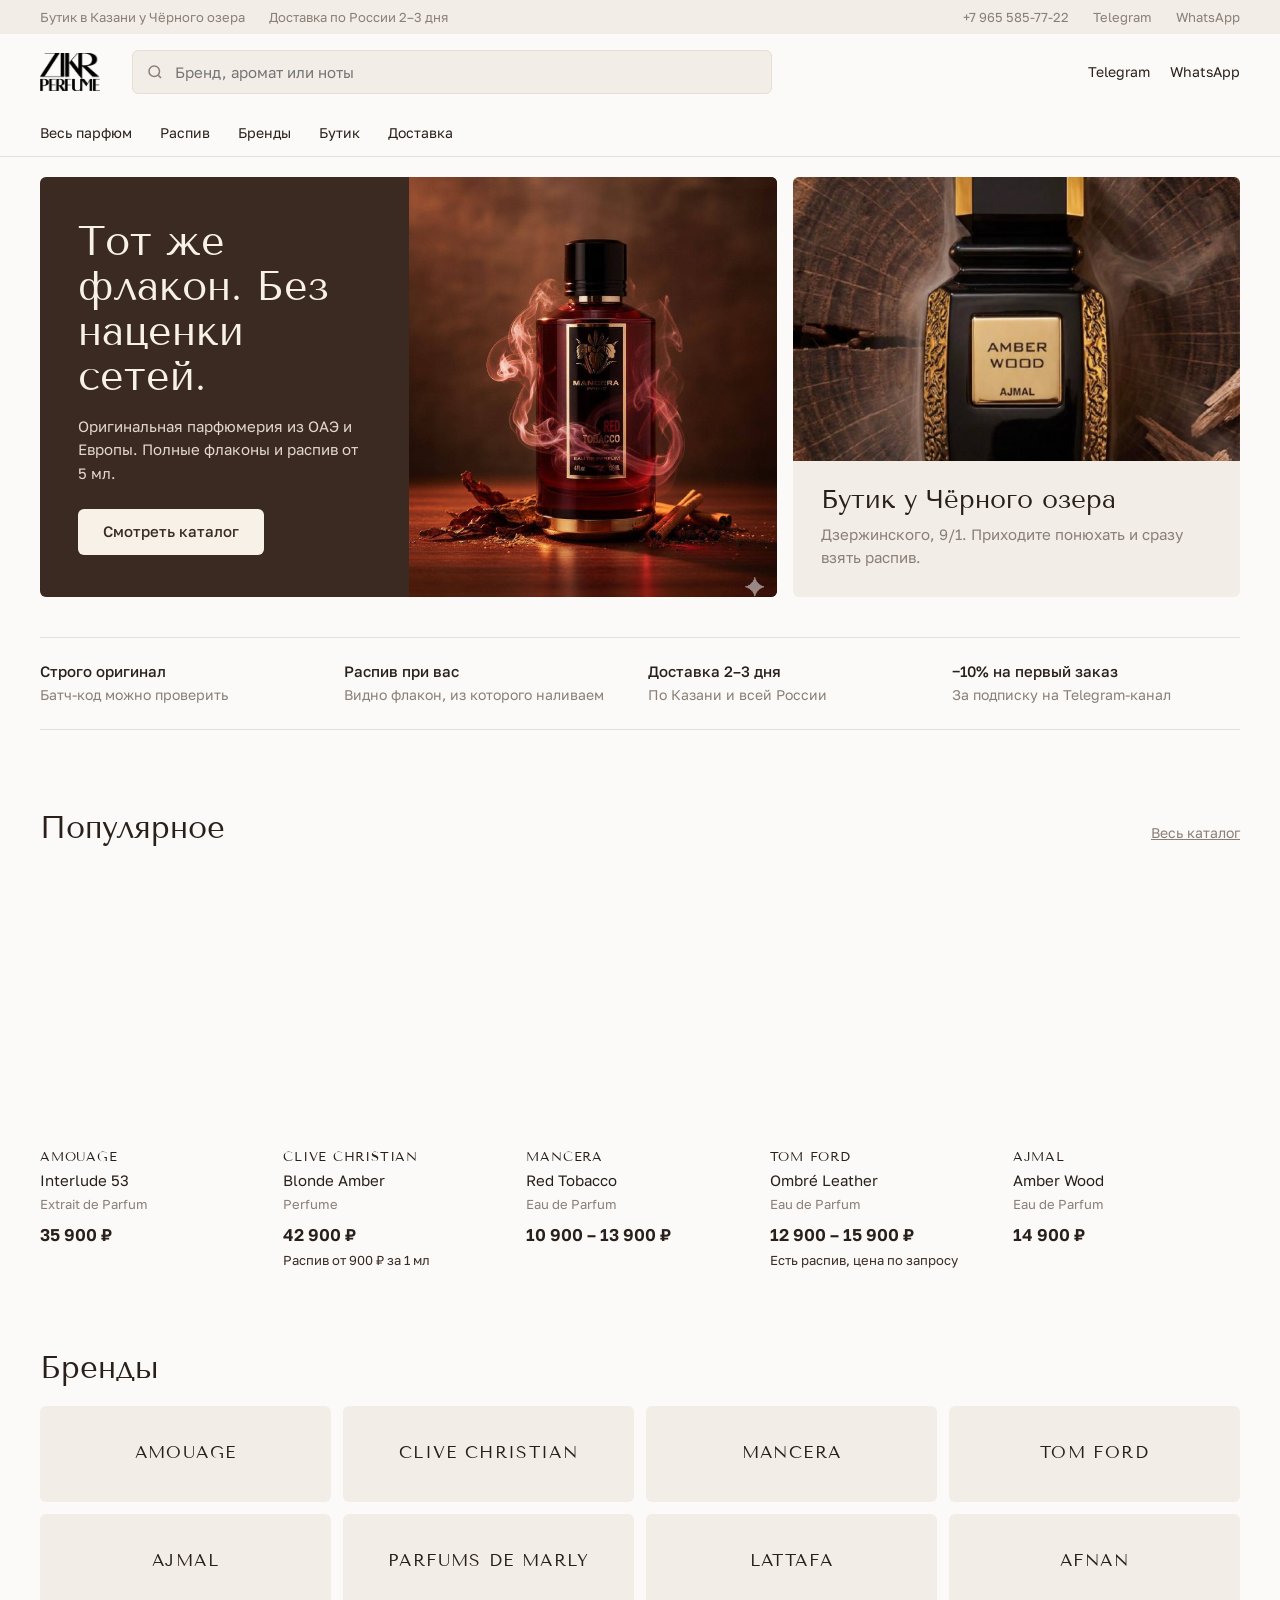
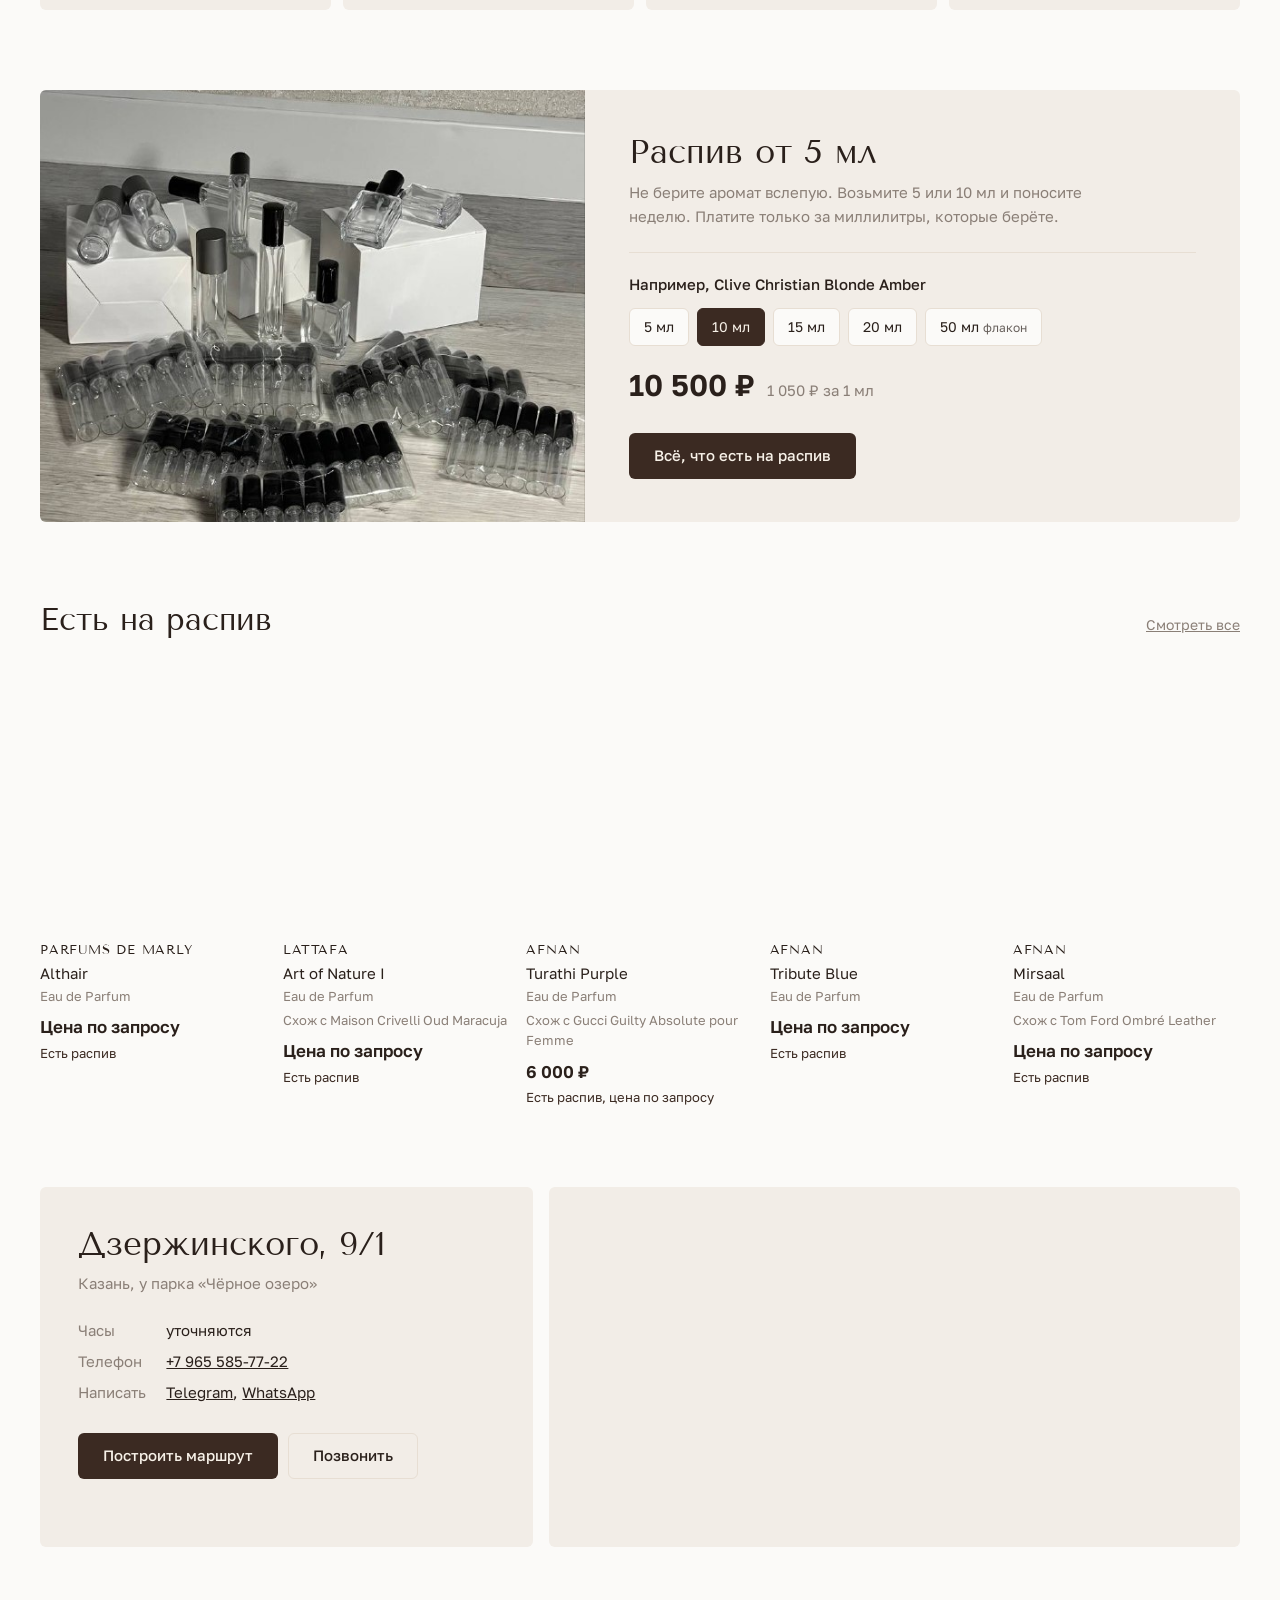
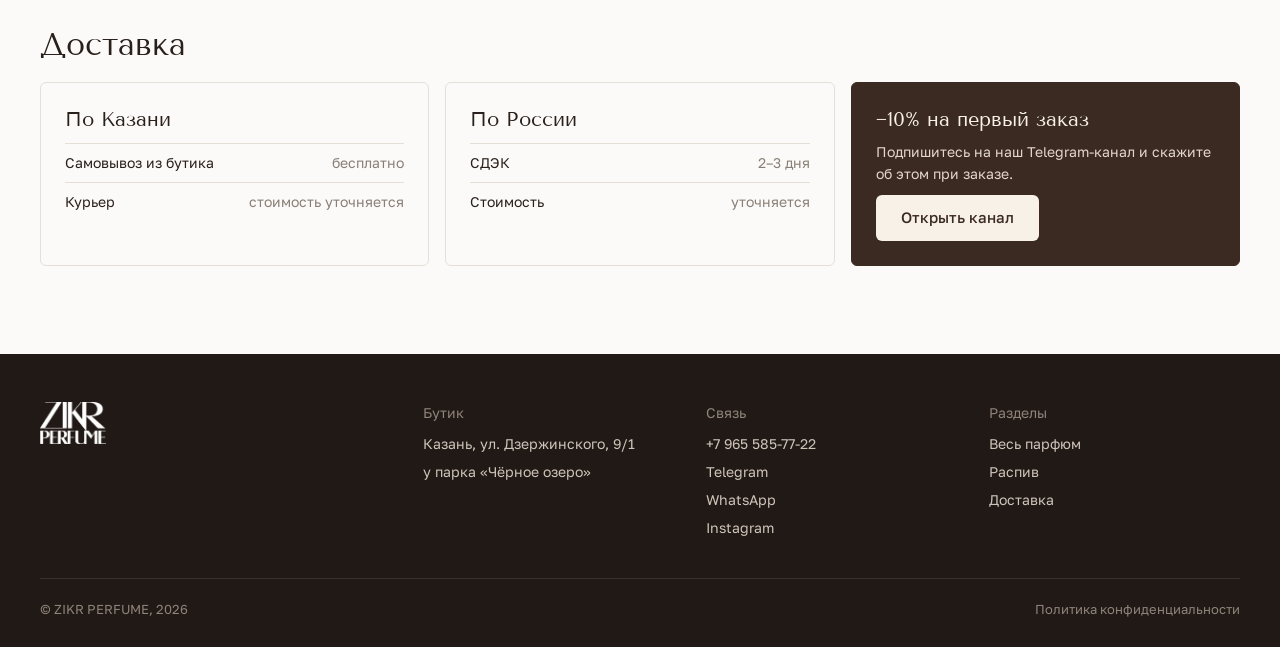
==== index.html @ 1d9a3c9d "Убраны реквизиты ИП из подвала Co-Authored-By: Claude Opus 5.5 <noreply@anthropic.com>" ====
<!doctype html>
<html lang="ru">
<head>
<meta charset="utf-8">
<meta name="viewport" content="width=device-width, initial-scale=1">
<meta name="robots" content="noindex, nofollow">
<title>ZIKR PERFUME — оригинальная парфюмерия в Казани</title>
<meta name="description" content="Бутик оригинальной парфюмерии у Чёрного озера. Полные флаконы и распив от 5 мл. Доставка по России за 2–3 дня.">
<link rel="preconnect" href="https://fonts.googleapis.com">
<link rel="preconnect" href="https://fonts.gstatic.com" crossorigin>
<link href="https://fonts.googleapis.com/css2?family=Antonio:wght@500;700&family=Golos+Text:wght@400;500;600&family=Tenor+Sans&display=swap" rel="stylesheet">
<link rel="stylesheet" href="styles.css">
</head>
<body>

<div class="intro" id="intro" aria-hidden="true">
  <div class="mark">
    <span class="word"><i>Z</i><i>I</i><i>K</i><i>R</i></span>
    <span class="rule"></span>
    <span class="sub"><span>PERFUME</span></span>
  </div>
</div>

<div class="topbar">
  <div class="wrap">
    <div><span>Бутик в Казани у Чёрного озера</span><span>Доставка по России 2–3 дня</span></div>
    <div><a href="tel:+79655857722">+7 965 585-77-22</a><a href="https://t.me/yuzeevv" target="_blank" rel="noopener">Telegram</a><a href="https://wa.me/79655857722" target="_blank" rel="noopener">WhatsApp</a></div>
  </div>
</div>

<header class="header">
  <div class="wrap header-main">
    <a class="logo" href="index.html"><img src="img/logo-black.png" alt="ZIKR PERFUME"></a>
    <form class="search-form" action="catalog.html" role="search">
      <svg viewBox="0 0 24 24" fill="none" stroke="currentColor" stroke-width="2" aria-hidden="true"><circle cx="11" cy="11" r="7"/><path d="m20 20-3.5-3.5"/></svg>
      <input name="q" type="search" placeholder="Бренд, аромат или ноты" aria-label="Поиск по каталогу">
    </form>
    <nav class="header-links" aria-label="Связь">
      <a href="https://t.me/yuzeevv" target="_blank" rel="noopener">Telegram</a>
      <a href="https://wa.me/79655857722" target="_blank" rel="noopener">WhatsApp</a>
    </nav>
  </div>
  <div class="wrap">
    <nav class="nav" aria-label="Разделы">
      <a href="catalog.html">Весь парфюм</a>
      <a href="catalog.html?f=decant">Распив</a>
      <a href="#brands-block">Бренды</a>
      <a href="#boutique">Бутик</a>
      <a href="#delivery">Доставка</a>
    </nav>
  </div>
</header>

<main>
  <div class="wrap banners">
    <section class="banner banner-main">
      <div class="banner-text">
        <h1>Тот же флакон. Без наценки сетей.</h1>
        <p>Оригинальная парфюмерия из ОАЭ и Европы. Полные флаконы и распив от 5 мл.</p>
        <a class="btn btn-ivory" href="catalog.html">Смотреть каталог</a>
      </div>
      <a class="banner-photo" href="#" data-open="red-tobacco" aria-label="Mancera Red Tobacco">
        <img src="img/red-tobacco.jpg" alt="Mancera Red Tobacco">
      </a>
    </section>
    <a class="banner banner-side" href="#boutique">
      <div class="banner-photo"><img src="img/amber-wood.jpg" alt="Ajmal Amber Wood"></div>
      <div class="banner-text">
        <h2>Бутик у Чёрного озера</h2>
        <p>Дзержинского, 9/1. Приходите понюхать и сразу взять распив.</p>
      </div>
    </a>
  </div>

  <div class="wrap block">
    <div class="perks">
      <div><b>Строго оригинал</b><span>Батч-код можно проверить</span></div>
      <div><b>Распив при вас</b><span>Видно флакон, из которого наливаем</span></div>
      <div><b>Доставка 2–3 дня</b><span>По Казани и всей России</span></div>
      <div><b>−10% на первый заказ</b><span>За подписку на Telegram-канал</span></div>
    </div>
  </div>

  <section class="wrap block">
    <div class="block-head"><h2>Популярное</h2><a href="catalog.html">Весь каталог</a></div>
    <div class="grid" id="popular"></div>
  </section>

  <section class="wrap block" id="brands-block">
    <div class="block-head"><h2>Бренды</h2></div>
    <div class="brands" id="brands"></div>
  </section>

  <section class="wrap block">
    <div class="decant-panel">
      <div class="decant-photo"><img src="img/decants.jpg" alt="Флаконы для распива" loading="lazy"></div>
      <div class="decant-body">
        <h2>Распив от 5 мл</h2>
        <p>Не берите аромат вслепую. Возьмите 5 или 10 мл и поносите неделю. Платите только за миллилитры, которые берёте.</p>
        <div class="decant" id="decant-demo">
          <div class="decant-name">Например, Clive Christian Blonde Amber</div>
          <div class="chips" role="group" aria-label="Объём"></div>
          <div class="decant-price"></div>
        </div>
        <div class="btn-row"><a class="btn btn-wine" href="catalog.html?f=decant">Всё, что есть на распив</a></div>
      </div>
    </div>
  </section>

  <section class="wrap block">
    <div class="block-head"><h2>Есть на распив</h2><a href="catalog.html?f=decant">Смотреть все</a></div>
    <div class="grid" id="decants"></div>
  </section>

  <section class="wrap block" id="boutique">
    <div class="place">
      <div class="place-info">
        <h2>Дзержинского, 9/1</h2>
        <p>Казань, у парка «Чёрное озеро»</p>
        <dl class="place-facts">
          <dt>Часы</dt><dd>уточняются</dd>
          <dt>Телефон</dt><dd><a href="tel:+79655857722">+7 965 585-77-22</a></dd>
          <dt>Написать</dt><dd><a href="https://t.me/yuzeevv" target="_blank" rel="noopener">Telegram</a>, <a href="https://wa.me/79655857722" target="_blank" rel="noopener">WhatsApp</a></dd>
        </dl>
        <div class="btn-row">
          <a class="btn btn-wine" href="https://yandex.ru/maps/?text=%D0%9A%D0%B0%D0%B7%D0%B0%D0%BD%D1%8C%2C%20%D1%83%D0%BB%D0%B8%D1%86%D0%B0%20%D0%94%D0%B7%D0%B5%D1%80%D0%B6%D0%B8%D0%BD%D1%81%D0%BA%D0%BE%D0%B3%D0%BE%2C%209%2F1" target="_blank" rel="noopener">Построить маршрут</a>
          <a class="btn btn-line" href="tel:+79655857722">Позвонить</a>
        </div>
      </div>
      <div class="map">
        <iframe title="ZIKR PERFUME на карте" loading="lazy" src="https://yandex.ru/map-widget/v1/?text=%D0%9A%D0%B0%D0%B7%D0%B0%D0%BD%D1%8C%2C%20%D1%83%D0%BB%D0%B8%D1%86%D0%B0%20%D0%94%D0%B7%D0%B5%D1%80%D0%B6%D0%B8%D0%BD%D1%81%D0%BA%D0%BE%D0%B3%D0%BE%2C%209%2F1&z=16"></iframe>
      </div>
    </div>
  </section>

  <section class="wrap block" id="delivery">
    <div class="block-head"><h2>Доставка</h2></div>
    <div class="info-row">
      <div class="info-card">
        <h3>По Казани</h3>
        <ul>
          <li><span>Самовывоз из бутика</span><span class="mute">бесплатно</span></li>
          <li><span>Курьер</span><span class="mute">стоимость уточняется</span></li>
        </ul>
      </div>
      <div class="info-card">
        <h3>По России</h3>
        <ul>
          <li><span>СДЭК</span><span class="mute">2–3 дня</span></li>
          <li><span>Стоимость</span><span class="mute">уточняется</span></li>
        </ul>
      </div>
      <div class="info-card info-card--wine">
        <h3>−10% на первый заказ</h3>
        <p>Подпишитесь на наш Telegram-канал и скажите об этом при заказе.</p>
        <a class="btn btn-ivory" href="https://t.me/zikr_perfume" target="_blank" rel="noopener">Открыть канал</a>
      </div>
    </div>
  </section>
</main>

<footer class="footer">
  <div class="wrap">
    <div class="footer-grid">
      <div><img src="img/logo-white.png" alt="ZIKR PERFUME"></div>
      <div>
        <h4>Бутик</h4>
        <ul><li>Казань, ул. Дзержинского, 9/1</li><li>у парка «Чёрное озеро»</li></ul>
      </div>
      <div>
        <h4>Связь</h4>
        <ul>
          <li><a href="tel:+79655857722">+7 965 585-77-22</a></li>
          <li><a href="https://t.me/yuzeevv" target="_blank" rel="noopener">Telegram</a></li>
          <li><a href="https://wa.me/79655857722" target="_blank" rel="noopener">WhatsApp</a></li>
          <li><a href="https://www.instagram.com/zikr.perfume/" target="_blank" rel="noopener">Instagram</a></li>
        </ul>
      </div>
      <div>
        <h4>Разделы</h4>
        <ul><li><a href="catalog.html">Весь парфюм</a></li><li><a href="catalog.html?f=decant">Распив</a></li><li><a href="#delivery">Доставка</a></li></ul>
      </div>
    </div>
    <div class="footer-bottom">
      <span>© ZIKR PERFUME, 2026</span>
      <a href="#">Политика конфиденциальности</a>
    </div>
  </div>
</footer>

<div class="mbar">
  <a class="btn btn-wine" href="https://t.me/yuzeevv" target="_blank" rel="noopener">Telegram</a>
  <a class="btn btn-line" href="https://wa.me/79655857722" target="_blank" rel="noopener">WhatsApp</a>
</div>

<dialog class="modal" id="modal" aria-label="Карточка аромата">
  <button class="modal-close" type="button" aria-label="Закрыть">×</button>
  <div class="modal-inner"></div>
</dialog>

<script src="data.js"></script>
<script src="app.js"></script>
</body>
</html>
---- styles.css ----
/* ZIKR PERFUME — макет v2. Магазин в духе Золотого Яблока, но тёплый: бежевые подложки, акцент — тёмный шоколад. */
:root {
  --bg: #FBFAF8;
  --sand: #F2EDE7;
  --sand-2: #E7DED3;
  --ink: #2A201B;
  --mute: #8A7F77;
  --line: #E6DFD7;
  --wine: #3B2A22;
  --wine-2: #543D31;
  --ivory: #F7F1E8;
  --espresso: #211915;
  --serif: "Tenor Sans", "Times New Roman", serif;
  --sans: "Golos Text", system-ui, sans-serif;
  --gutter: clamp(16px, 3.2vw, 40px);
  --radius: 6px;
}

* { box-sizing: border-box; margin: 0; padding: 0; }
html { -webkit-text-size-adjust: 100%; }
body { font: 400 15px/1.55 var(--sans); color: var(--ink); background: var(--bg); -webkit-font-smoothing: antialiased; }
img { display: block; max-width: 100%; }
a { color: inherit; }
button, input, select { font: inherit; color: inherit; }
:focus-visible { outline: 2px solid var(--wine); outline-offset: 2px; }
body.is-locked { overflow: hidden; }

.wrap { max-width: 1400px; margin: 0 auto; padding: 0 var(--gutter); }
.mute { color: var(--mute); }

/* ---------- кнопки ---------- */
.btn {
  display: inline-flex; align-items: center; justify-content: center; gap: 8px;
  height: 46px; padding: 0 24px; border-radius: var(--radius); border: 1px solid transparent;
  font: 500 15px/1 var(--sans); text-decoration: none; cursor: pointer; white-space: nowrap;
  transition: background .15s, border-color .15s, color .15s;
}
.btn-wine { background: var(--wine); color: var(--ivory); }
.btn-wine:hover { background: var(--wine-2); }
.btn-ivory { background: var(--ivory); color: var(--wine); }
.btn-ivory:hover { background: #fff; }
.btn-line { border-color: var(--sand-2); background: transparent; }
.btn-line:hover { border-color: var(--ink); }
.btn-row { display: flex; flex-wrap: wrap; gap: 10px; }

/* ---------- верхняя полоса и шапка ---------- */
.topbar { background: var(--sand); font-size: 13px; color: var(--mute); }
.topbar .wrap { display: flex; justify-content: space-between; gap: 16px; height: 34px; align-items: center; }
.topbar .wrap > div { display: flex; gap: 24px; }
.topbar a { text-decoration: none; }
.topbar a:hover { color: var(--ink); }

.header { background: var(--bg); border-bottom: 1px solid var(--line); position: sticky; top: 0; z-index: 20; }
.header-main { display: flex; align-items: center; gap: 32px; height: 76px; }
.logo img { height: 38px; width: auto; }
.search-form { flex: 1; max-width: 640px; position: relative; }
.search-form input {
  width: 100%; height: 44px; border: 1px solid var(--line); border-radius: var(--radius);
  background: var(--sand); padding: 0 16px 0 42px; font-size: 15px; outline: 0;
}
.search-form input:focus { border-color: var(--ink); background: #fff; }
.search-form svg { position: absolute; left: 14px; top: 13px; width: 18px; height: 18px; color: var(--mute); }
.header-links { display: flex; gap: 20px; margin-left: auto; font-size: 14px; }
.header-links a { text-decoration: none; }
.header-links a:hover { color: var(--wine); }
.nav { display: flex; gap: 28px; height: 46px; align-items: center; font-size: 14px; }
.nav a { text-decoration: none; }
.nav a:hover, .nav a[aria-current] { color: var(--wine); }
.nav a[aria-current] { font-weight: 500; }

/* ---------- блоки главной ---------- */
.block { padding-top: 40px; padding-bottom: 40px; }
.block-head { display: flex; justify-content: space-between; align-items: baseline; gap: 16px; margin-bottom: 20px; }
.block-head h2 { font: 400 clamp(24px, 2.4vw, 32px)/1.15 var(--serif); }
.block-head a { font-size: 14px; color: var(--mute); }
.block-head a:hover { color: var(--wine); }

.banners { display: grid; grid-template-columns: 1.65fr 1fr; gap: 16px; padding-top: 20px; }
.banner { position: relative; border-radius: var(--radius); overflow: hidden; display: grid; min-height: 420px; text-decoration: none; }
.banner-main { background: var(--wine); color: var(--ivory); grid-template-columns: 1fr 1fr; }
.banner-side { background: var(--sand); grid-template-rows: 1fr auto; }
.banner-text { padding: clamp(24px, 3vw, 44px); display: flex; flex-direction: column; justify-content: center; gap: 16px; }
.banner-main h1 { font: 400 clamp(30px, 3.2vw, 46px)/1.1 var(--serif); }
.banner-main p { color: #E3D7CC; max-width: 30em; }
.banner-main .btn { align-self: flex-start; margin-top: 8px; }
.banner-photo { position: relative; min-height: 260px; }
.banner-photo img { position: absolute; inset: 0; width: 100%; height: 100%; object-fit: cover; }
.banner-side .banner-text { padding: 24px 28px 28px; gap: 8px; }
.banner-side h2 { font: 400 26px/1.15 var(--serif); }
.banner-side p { color: var(--mute); }

.perks { display: grid; grid-template-columns: repeat(4, 1fr); gap: 16px; border-top: 1px solid var(--line); border-bottom: 1px solid var(--line); padding: 22px 0; }
.perks b { display: block; font-weight: 500; }
.perks span { font-size: 14px; color: var(--mute); }

/* ---------- карточки товара ---------- */
.grid { display: grid; grid-template-columns: repeat(5, 1fr); gap: 28px 16px; }
.grid--4 { grid-template-columns: repeat(4, 1fr); }
.card { display: flex; flex-direction: column; text-align: left; background: none; border: 0; padding: 0; cursor: pointer; }
.card-img { position: relative; height: 0; padding-top: 120%; overflow: hidden; background: var(--sand); border-radius: var(--radius); }
.card-img img { position: absolute; inset: 0; width: 100%; height: 100%; object-fit: cover; transition: transform .4s ease; }
.card:hover .card-img img { transform: scale(1.03); }
.card-badges { position: absolute; left: 10px; top: 10px; display: flex; gap: 6px; }
.badge { background: var(--ivory); color: var(--wine); font-size: 12px; font-weight: 500; padding: 4px 9px; border-radius: 4px; }
.card-brand { margin-top: 12px; font: 400 13px/1.3 var(--serif); letter-spacing: .06em; text-transform: uppercase; }
.card-name { font-size: 15px; margin-top: 3px; }
.card-conc { font-size: 13px; color: var(--mute); margin-top: 1px; }
.card-similar { font-size: 13px; color: var(--mute); margin-top: 4px; }
.card-price { font-size: 17px; font-weight: 600; margin-top: 8px; white-space: nowrap; }
.card-decant { font-size: 13px; color: var(--wine); margin-top: 2px; }

.ph { position: absolute; inset: 0; display: grid; place-content: center; text-align: center; gap: 6px; color: #B3A79C; }
.ph b { font: 400 clamp(16px, 1.5vw, 20px)/1.2 var(--serif); letter-spacing: .06em; text-transform: uppercase; padding: 0 12px; }
.ph span { font-size: 12px; }

/* ---------- бренды ---------- */
.brands { display: grid; grid-template-columns: repeat(4, 1fr); gap: 12px; }
.brand-tile {
  display: flex; align-items: center; justify-content: center; text-align: center; height: 96px; padding: 0 12px;
  background: var(--sand); border-radius: var(--radius); text-decoration: none;
  font: 400 17px/1.2 var(--serif); letter-spacing: .08em; text-transform: uppercase; transition: background .15s;
}
.brand-tile:hover { background: var(--sand-2); }

/* ---------- распив ---------- */
.decant-panel { display: grid; grid-template-columns: 1fr 1.2fr; background: var(--sand); border-radius: var(--radius); overflow: hidden; }
.decant-photo { position: relative; min-height: 380px; }
.decant-photo img { position: absolute; inset: 0; width: 100%; height: 100%; object-fit: cover; }
.decant-body { padding: clamp(24px, 3.4vw, 48px); }
.decant-body h2 { font: 400 clamp(26px, 2.6vw, 36px)/1.15 var(--serif); }
.decant-body > p { margin-top: 10px; color: var(--mute); max-width: 34em; }
.decant { margin-top: 24px; padding-top: 20px; border-top: 1px solid var(--sand-2); }
.decant-name { font-weight: 500; }
.chips { display: flex; flex-wrap: wrap; gap: 8px; margin-top: 12px; }
.chip {
  height: 38px; padding: 0 14px; border-radius: var(--radius); cursor: pointer;
  border: 1px solid var(--sand-2); background: var(--bg); font-size: 14px;
}
.chip:hover { border-color: var(--ink); }
.chip[aria-pressed="true"] { border-color: var(--wine); background: var(--wine); color: var(--ivory); }
.chip small { opacity: .7; margin-left: 4px; font-size: 12px; }
.decant-price { display: flex; align-items: baseline; gap: 12px; margin-top: 16px; flex-wrap: wrap; }
.decant-price b { font-size: 30px; font-weight: 600; white-space: nowrap; }
.decant-body .btn-row { margin-top: 24px; }

/* ---------- бутик ---------- */
.place { display: grid; grid-template-columns: 1fr 1.4fr; gap: 16px; }
.place-info { background: var(--sand); border-radius: var(--radius); padding: clamp(24px, 3vw, 40px); }
.place-info h2 { font: 400 clamp(26px, 2.6vw, 36px)/1.15 var(--serif); }
.place-info > p { margin-top: 8px; color: var(--mute); }
.place-facts { display: grid; grid-template-columns: auto 1fr; gap: 8px 20px; margin-top: 24px; }
.place-facts dt { color: var(--mute); }
.place-info .btn-row { margin-top: 28px; }
.map { min-height: 360px; border-radius: var(--radius); overflow: hidden; background: var(--sand); }
.map iframe { width: 100%; height: 100%; min-height: 360px; border: 0; display: block; }

/* ---------- доставка и скидка ---------- */
.info-row { display: grid; grid-template-columns: 1fr 1fr 1fr; gap: 16px; }
.info-card { border: 1px solid var(--line); border-radius: var(--radius); padding: 24px; }
.info-card h3 { font: 400 20px/1.2 var(--serif); }
.info-card ul { list-style: none; margin-top: 12px; }
.info-card li { display: flex; justify-content: space-between; gap: 12px; padding: 8px 0; border-top: 1px solid var(--line); font-size: 14px; }
.info-card--wine { background: var(--wine); color: var(--ivory); border-color: var(--wine); display: flex; flex-direction: column; gap: 10px; }
.info-card--wine p { color: #E3D7CC; font-size: 14px; }
.info-card--wine .btn { align-self: flex-start; margin-top: auto; }

/* ---------- подвал ---------- */
.footer { background: var(--espresso); color: #CFC4BA; margin-top: 48px; padding: 48px 0 28px; font-size: 14px; }
.footer-grid { display: grid; grid-template-columns: 1.4fr 1fr 1fr 1fr; gap: 32px; }
.footer img { height: 42px; width: auto; }
.footer h4 { color: #8F837A; font-weight: 400; margin-bottom: 10px; }
.footer ul { list-style: none; display: grid; gap: 6px; }
.footer a { text-decoration: none; }
.footer a:hover { color: #fff; }
.footer-bottom { display: flex; justify-content: space-between; flex-wrap: wrap; gap: 12px; margin-top: 40px; padding-top: 20px; border-top: 1px solid #3A2F29; color: #8F837A; font-size: 13px; }

/* ---------- каталог ---------- */
.crumbs { font-size: 13px; color: var(--mute); padding-top: 20px; }
.crumbs a { text-decoration: none; }
.cat-title { display: flex; align-items: baseline; gap: 12px; margin-top: 8px; }
.cat-title h1 { font: 400 clamp(28px, 3vw, 40px)/1.1 var(--serif); }
.cat-layout { display: grid; grid-template-columns: 240px 1fr; gap: 40px; margin-top: 28px; padding-bottom: 40px; }
.filters { display: grid; gap: 24px; align-content: start; position: sticky; top: 140px; }
.filter h3 { font-size: 14px; font-weight: 500; margin-bottom: 10px; }
.filter label { display: flex; align-items: center; gap: 10px; padding: 5px 0; font-size: 14px; cursor: pointer; }
.filter input { accent-color: var(--wine); width: 16px; height: 16px; }
.filter .count { margin-left: auto; color: var(--mute); font-size: 13px; }
.cat-top { display: flex; justify-content: space-between; align-items: center; gap: 12px; margin-bottom: 20px; font-size: 14px; color: var(--mute); }
.select {
  height: 38px; padding: 0 34px 0 12px; border-radius: var(--radius); border: 1px solid var(--line); background: var(--bg);
  font-size: 14px; cursor: pointer; appearance: none; color: var(--ink);
  background-image: linear-gradient(45deg, transparent 50%, currentColor 50%), linear-gradient(135deg, currentColor 50%, transparent 50%);
  background-position: right 16px top 16px, right 11px top 16px; background-size: 5px 5px; background-repeat: no-repeat;
}
.reset { background: none; border: 0; color: var(--wine); font-size: 14px; cursor: pointer; text-align: left; padding: 0; }
.empty { padding: 48px 0; max-width: 30em; }
.empty h2 { font: 400 26px/1.2 var(--serif); }
.empty p { margin-top: 8px; color: var(--mute); }
.empty .btn { margin-top: 20px; }
.filters-toggle { display: none; }

/* ---------- карточка аромата ---------- */
.modal {
  margin: auto; border: 0; padding: 0; width: min(1040px, calc(100% - 32px)); max-width: none; max-height: calc(100svh - 48px);
  background: var(--bg); color: var(--ink); border-radius: var(--radius);
}
.modal::backdrop { background: rgba(33, 25, 21, .6); }
.modal-inner { display: grid; grid-template-columns: 1fr 1fr; }
.modal-img { position: relative; background: var(--sand); min-height: 540px; }
.modal-img img { position: absolute; inset: 0; width: 100%; height: 100%; object-fit: cover; }
.modal-body { padding: 36px 40px 40px; overflow-y: auto; max-height: calc(100svh - 48px); }
.modal-close {
  position: absolute; right: 12px; top: 12px; z-index: 2; width: 40px; height: 40px; border-radius: 50%;
  border: 0; background: var(--bg); cursor: pointer; font-size: 20px; line-height: 1;
}
.m-brand { font: 400 14px/1.3 var(--serif); letter-spacing: .08em; text-transform: uppercase; }
.m-name { font: 400 clamp(28px, 3vw, 38px)/1.1 var(--serif); margin-top: 6px; }
.m-conc { color: var(--mute); margin-top: 4px; }
.m-similar { color: var(--mute); margin-top: 6px; font-size: 14px; }
.m-line { margin-top: 16px; }
.m-label { margin-top: 22px; font-size: 13px; color: var(--mute); }
.m-price { display: flex; align-items: baseline; gap: 12px; flex-wrap: wrap; margin-top: 16px; }
.m-price b { font-size: 30px; font-weight: 600; white-space: nowrap; }
.m-avail { margin-top: 6px; font-size: 14px; color: var(--mute); }
.m-actions { display: flex; flex-wrap: wrap; gap: 10px; margin-top: 20px; }
.tiles { display: grid; grid-template-columns: 1fr 1fr; column-gap: 20px; margin-top: 28px; border-top: 1px solid var(--line); }
.tile { padding: 10px 0; border-bottom: 1px solid var(--line); }
.tile dt { font-size: 12px; color: var(--mute); }
.tile dd { font-size: 14px; margin-top: 1px; }
.pyramid { margin-top: 24px; }
.pyramid h3 { font: 400 18px var(--serif); margin-bottom: 6px; }
.pyramid div { display: grid; grid-template-columns: 80px 1fr; gap: 12px; padding: 9px 0; border-top: 1px solid var(--line); font-size: 14px; }
.pyramid dt { color: var(--mute); }

.mbar { display: none; }

/* ---------- адаптив ---------- */
@media (max-width: 1180px) {
  .grid { grid-template-columns: repeat(4, 1fr); }
  .grid--4 { grid-template-columns: repeat(3, 1fr); }
  .header-links { display: none; }
}
@media (max-width: 900px) {
  .topbar .wrap > div:last-child, .topbar .wrap > div:first-child span + span { display: none; }
  .header-main { gap: 16px; height: 64px; }
  .logo img { height: 32px; }
  .nav { overflow-x: auto; gap: 22px; white-space: nowrap; scrollbar-width: none; }
  .banners, .decant-panel, .place, .info-row { grid-template-columns: 1fr; }
  .banner { min-height: 0; }
  .banner-main { grid-template-columns: 1fr; }
  .banner-photo { height: min(80vw, 420px); }
  .banner-side .banner-photo { height: min(60vw, 300px); }
  .decant-photo { min-height: 0; height: min(70vw, 360px); }
  .perks { grid-template-columns: 1fr 1fr; }
  .grid, .grid--4 { grid-template-columns: repeat(2, 1fr); gap: 24px 12px; }
  .brands { grid-template-columns: repeat(2, 1fr); }
  .footer-grid { grid-template-columns: 1fr 1fr; }
  .cat-layout { grid-template-columns: 1fr; gap: 16px; }
  .filters { position: static; display: none; padding: 16px; background: var(--sand); border-radius: var(--radius); }
  .filters.is-open { display: grid; }
  .filters-toggle { display: inline-flex; }
  .modal { width: 100%; max-width: 100%; height: 100%; max-height: 100%; margin: 0; inset: 0; border-radius: 0; }
  .modal-inner { grid-template-columns: 1fr; height: 100%; overflow-y: auto; }
  .modal-img { width: 100%; min-height: 0; height: min(100vw, 480px); }
  .modal-body { max-height: none; padding: 24px 16px 40px; }
  .mbar {
    display: flex; gap: 8px; position: fixed; left: 0; right: 0; bottom: 0; z-index: 30;
    padding: 10px 16px calc(10px + env(safe-area-inset-bottom)); background: var(--bg); border-top: 1px solid var(--line);
  }
  .mbar .btn { flex: 1; }
  body { padding-bottom: 68px; }
}
@media (max-width: 480px) {
  .search-form input { font-size: 16px; }
  .footer-grid { grid-template-columns: 1fr; }
}
@media (prefers-reduced-motion: reduce) {
  .card-img img { transition: none; }
}

/* ---------- интро ---------- */
.intro { position: fixed; inset: 0; z-index: 100; display: grid; place-items: center; background: var(--wine); color: var(--ivory); }
.mark { font-family: "Antonio", sans-serif; text-align: center; line-height: 1; }
.mark .word { display: block; overflow: hidden; font-weight: 700; font-size: clamp(88px, 17vw, 190px); line-height: .9; letter-spacing: .03em; padding-top: .04em; }
.mark .word i { display: inline-block; font-style: normal; transform: translateY(105%); }
.mark .rule { display: block; height: 1px; background: currentColor; opacity: .5; margin: .22em auto 0; font-size: clamp(88px, 17vw, 190px); width: 1.75em; transform: scaleX(0); }
.mark .sub { display: block; overflow: hidden; margin-top: .9em; font-weight: 500; font-size: clamp(16px, 2.9vw, 32px); }
.mark .sub span { display: inline-block; letter-spacing: .5em; padding-left: .5em; transform: translateY(110%); }
.intro.play .word i { animation: rise .6s cubic-bezier(.2, .8, .2, 1) forwards; }
.intro.play .word i:nth-child(2) { animation-delay: .06s; }
.intro.play .word i:nth-child(3) { animation-delay: .12s; }
.intro.play .word i:nth-child(4) { animation-delay: .18s; }
.intro.play .rule { animation: extend .55s cubic-bezier(.6, 0, .2, 1) .35s forwards; }
.intro.play .sub span { animation: riseSpread .6s cubic-bezier(.2, .8, .2, 1) .5s forwards; }
.intro.out { animation: lift .75s cubic-bezier(.75, 0, .2, 1) forwards; }
.intro.out .mark { animation: drift .75s cubic-bezier(.75, 0, .2, 1) forwards; }
@keyframes rise { to { transform: none; } }
@keyframes extend { to { transform: scaleX(1); } }
@keyframes riseSpread { to { transform: none; letter-spacing: .32em; padding-left: .32em; } }
@keyframes lift { to { transform: translateY(-100%); } }
@keyframes drift { to { transform: translateY(40vh); opacity: 0; } }
@keyframes fadeAway { to { opacity: 0; } }
@media (prefers-reduced-motion: reduce) {
  .mark .word i, .mark .sub span, .mark .rule { transform: none; }
  .intro.play .word i, .intro.play .rule, .intro.play .sub span { animation: none; }
  .intro.out { animation: fadeAway .4s ease forwards; }
  .intro.out .mark { animation: none; }
}
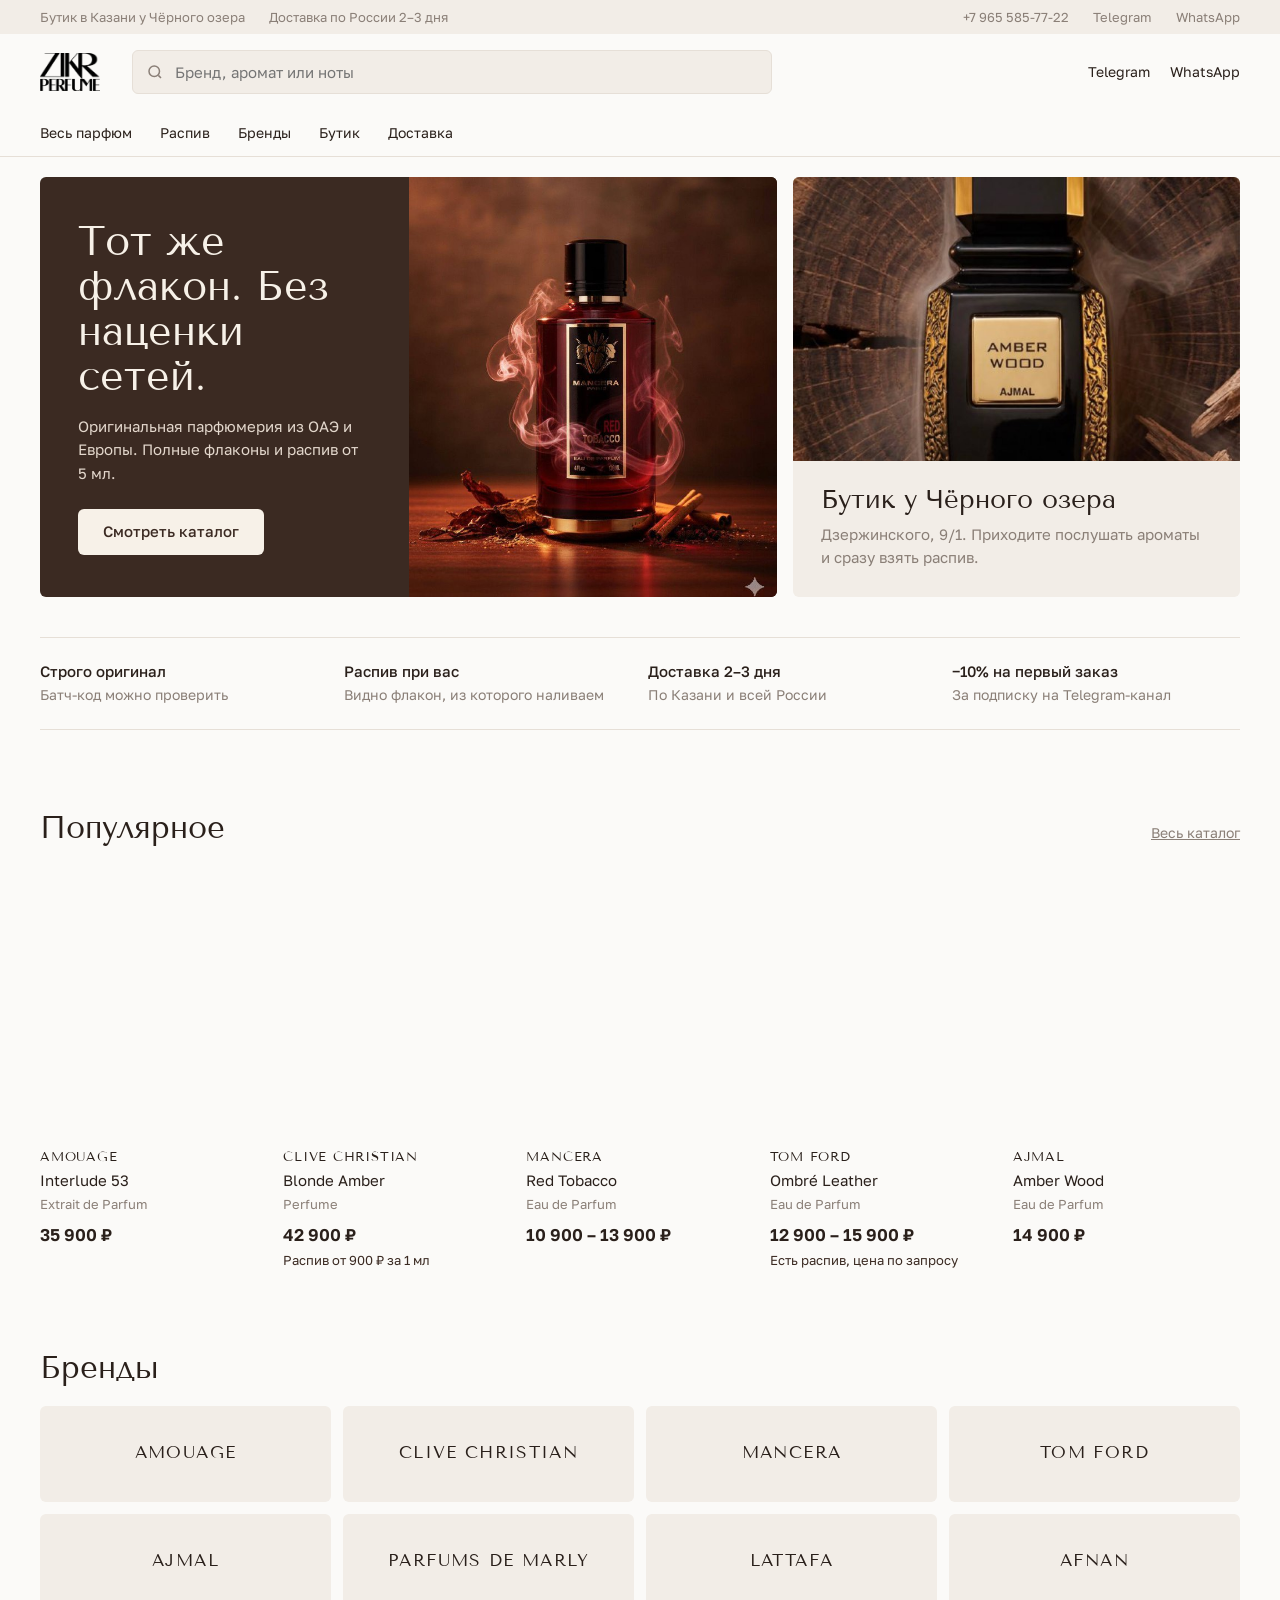
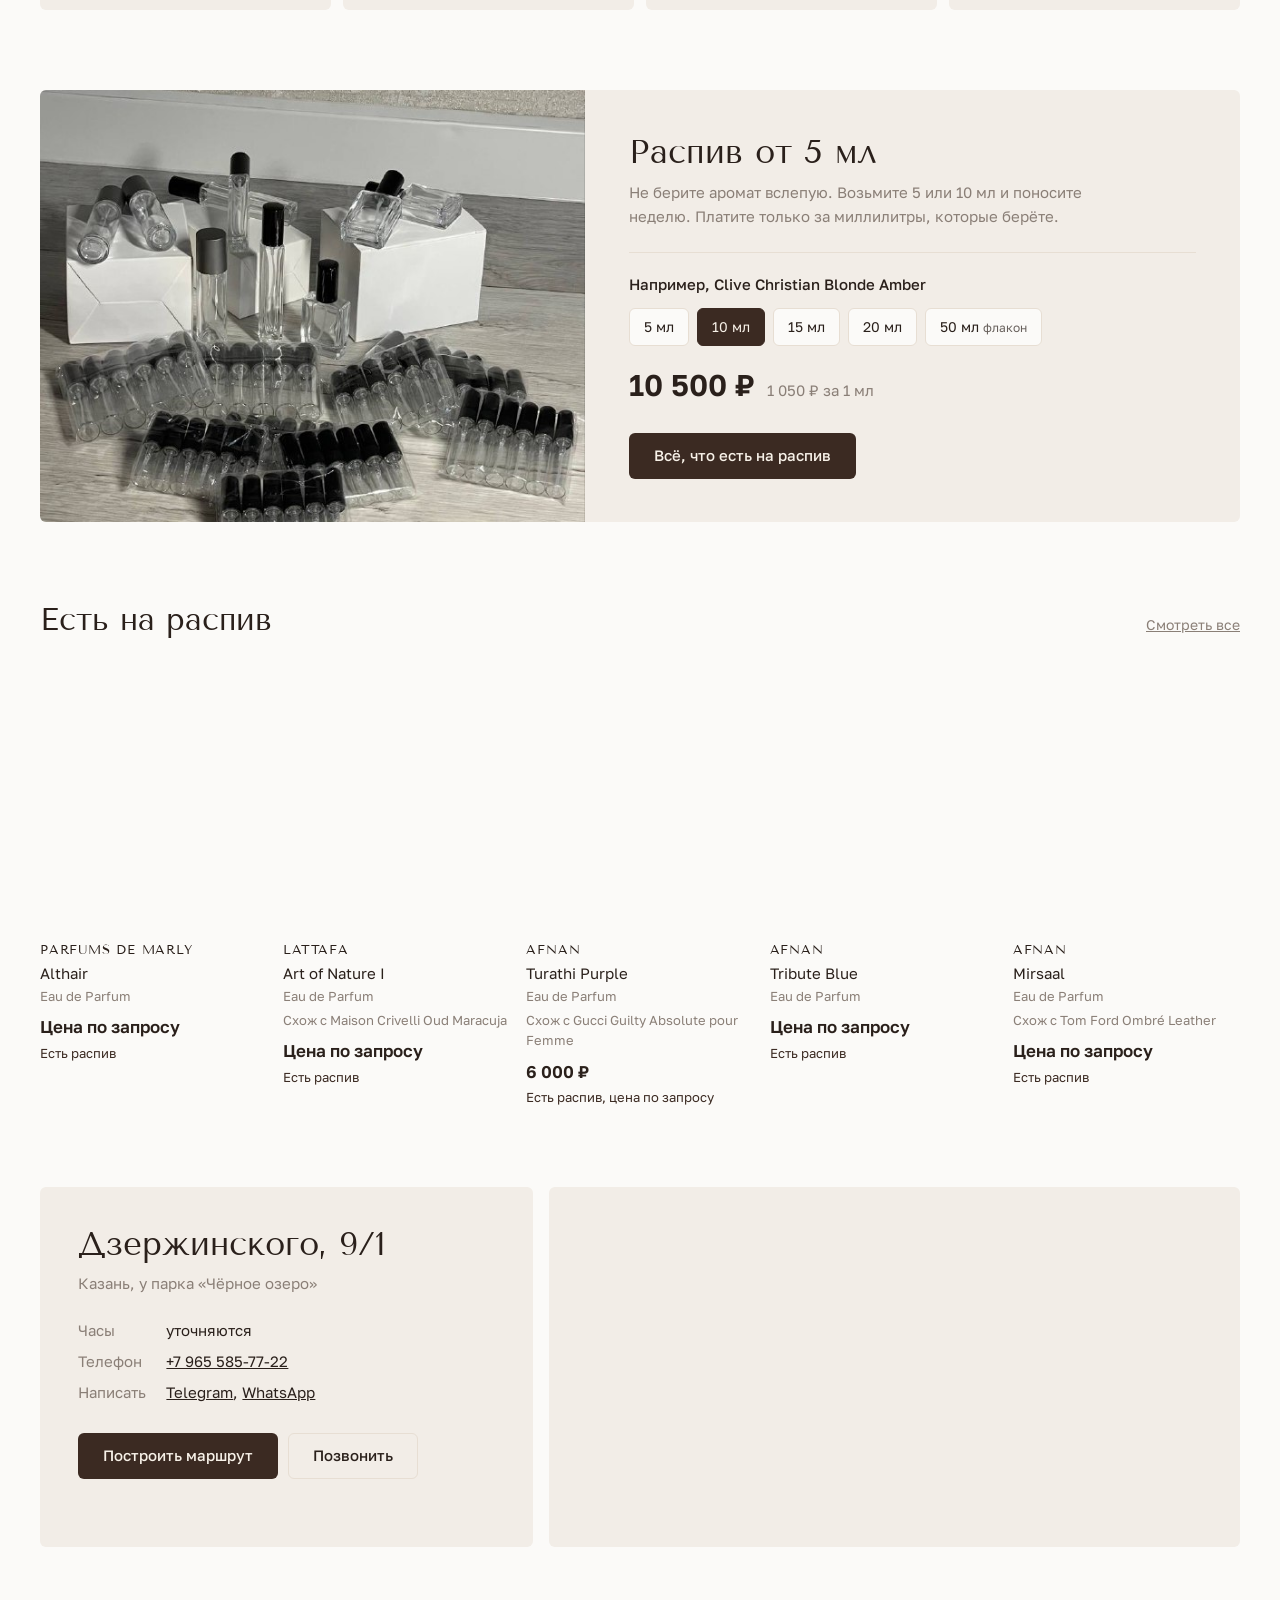
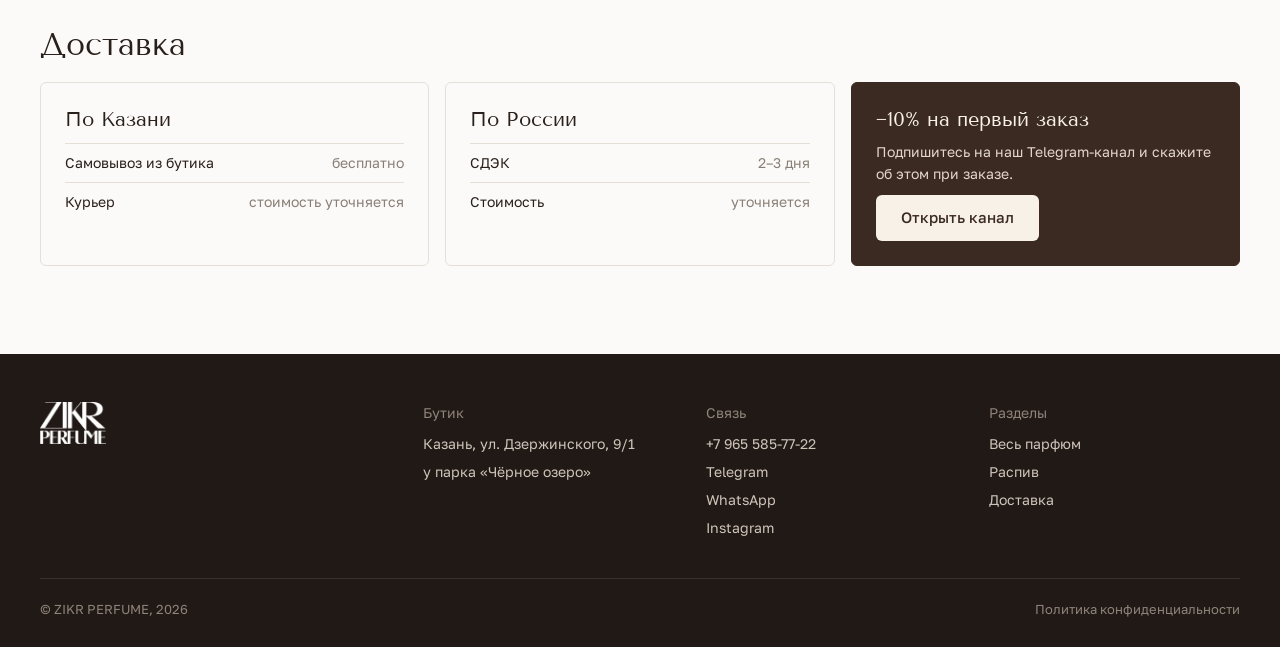
==== commit dd3331d0: "«Приходите послушать ароматы» вместо «понюхать» Co-Authored-By: Claude Opus 5.5 <noreply@anthropic.c" ====
--- a/index.html
+++ b/index.html
@@ -67,7 +67,7 @@
       <div class="banner-photo"><img src="img/amber-wood.jpg" alt="Ajmal Amber Wood"></div>
       <div class="banner-text">
         <h2>Бутик у Чёрного озера</h2>
-        <p>Дзержинского, 9/1. Приходите понюхать и сразу взять распив.</p>
+        <p>Дзержинского, 9/1. Приходите послушать ароматы и сразу взять распив.</p>
       </div>
     </a>
   </div>
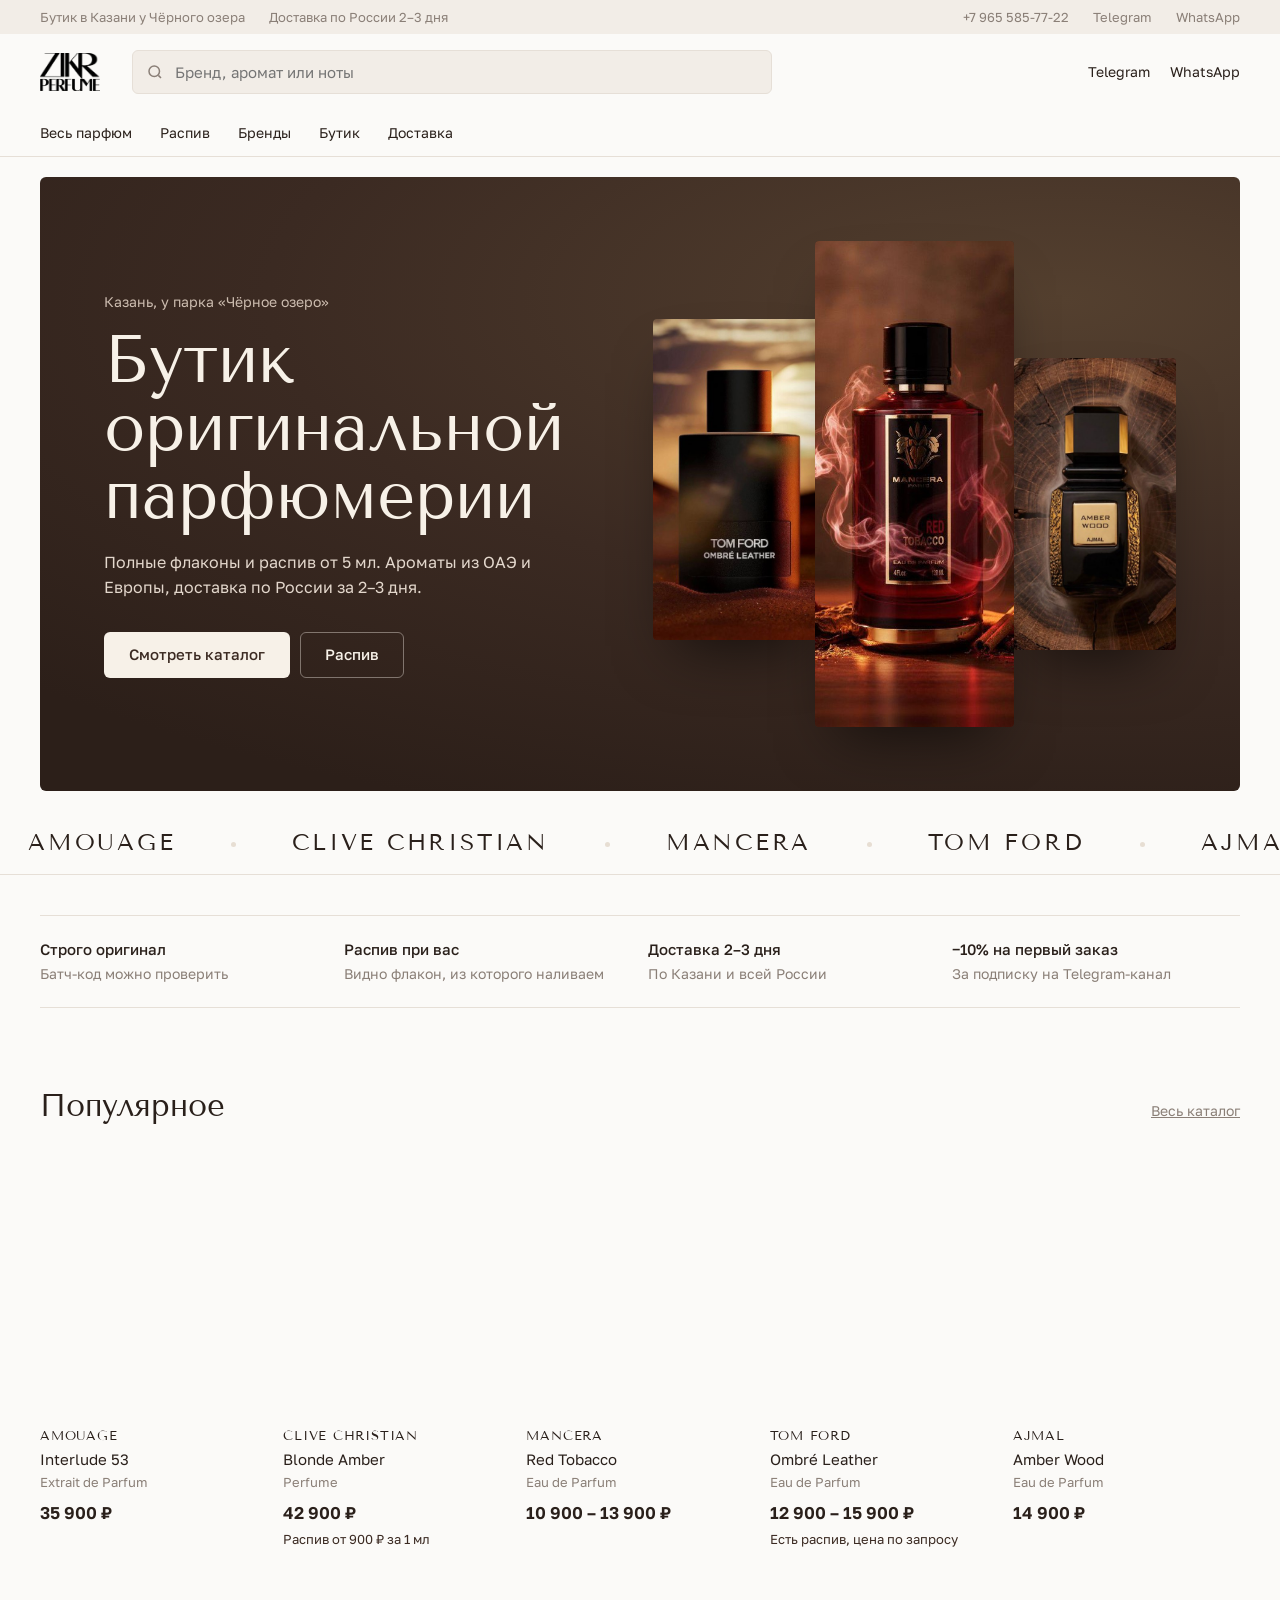
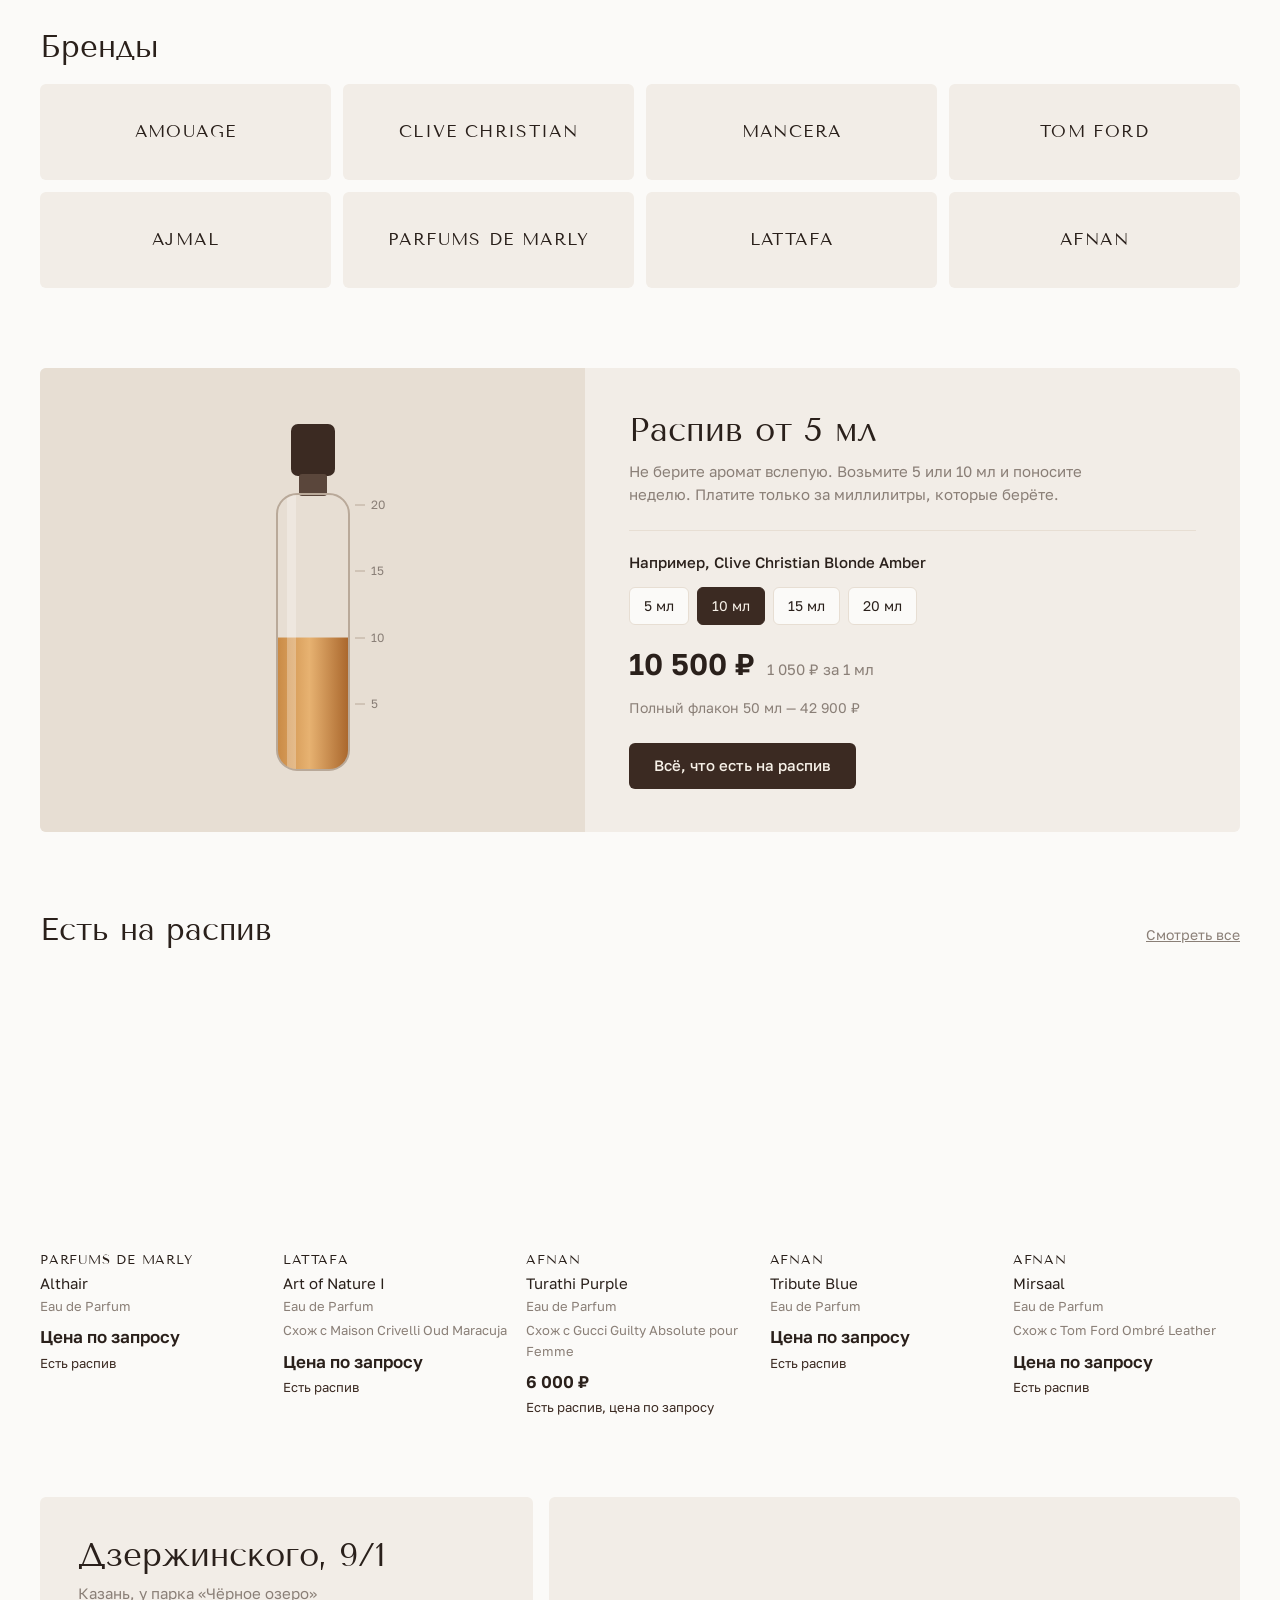
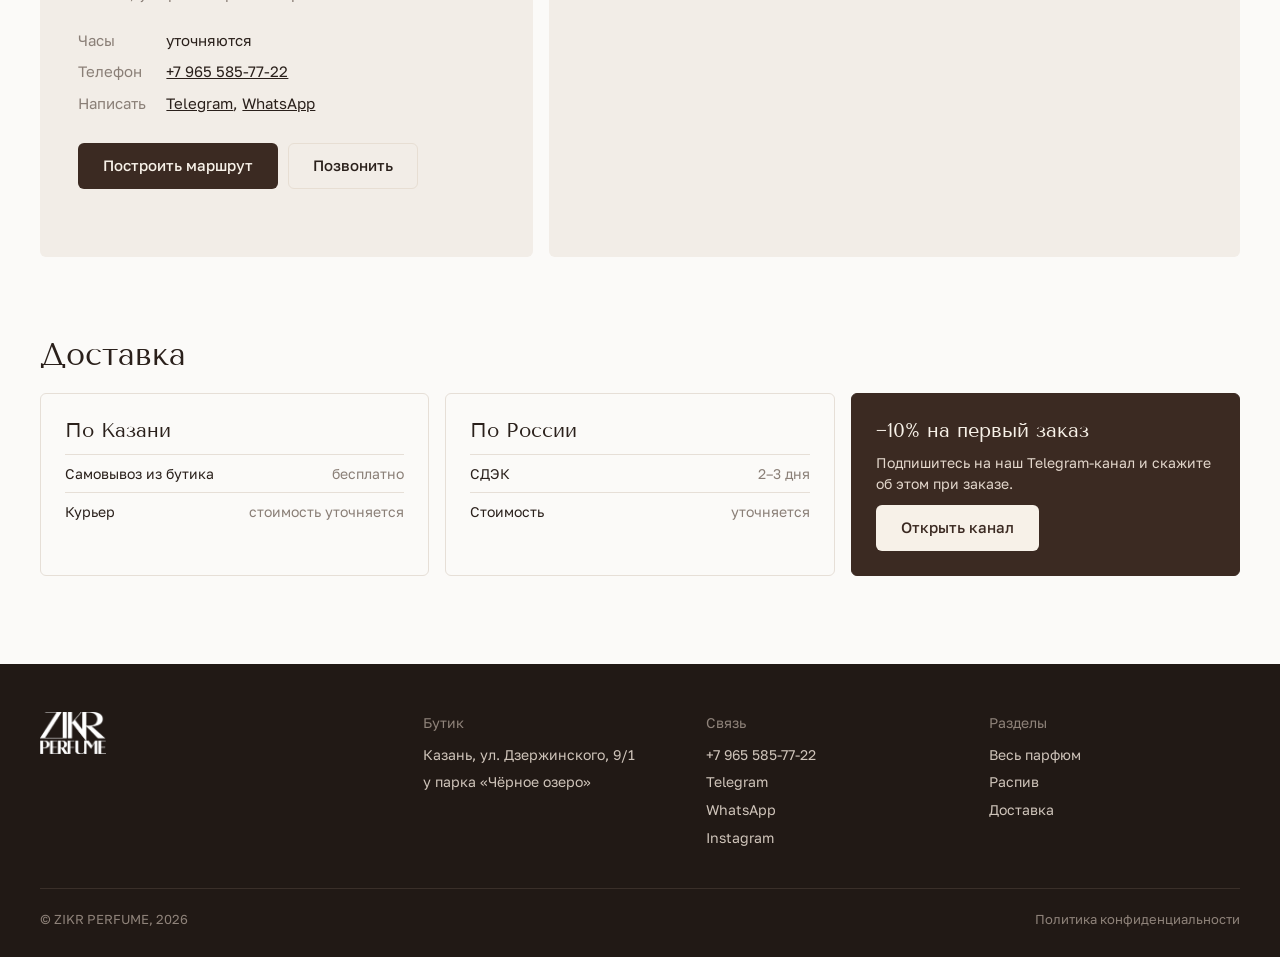
==== commit 628e8b78: "Первый экран-витрина с параллаксом, лента брендов, пробирка в блоке распива Co-Authored-By: Claude O" ====
--- a/index.html
+++ b/index.html
@@ -52,25 +52,35 @@
 </header>
 
 <main>
-  <div class="wrap banners">
-    <section class="banner banner-main">
-      <div class="banner-text">
-        <h1>Тот же флакон. Без наценки сетей.</h1>
-        <p>Оригинальная парфюмерия из ОАЭ и Европы. Полные флаконы и распив от 5 мл.</p>
-        <a class="btn btn-ivory" href="catalog.html">Смотреть каталог</a>
-      </div>
-      <a class="banner-photo" href="#" data-open="red-tobacco" aria-label="Mancera Red Tobacco">
-        <img src="img/red-tobacco.jpg" alt="Mancera Red Tobacco">
-      </a>
+  <div class="wrap">
+    <section class="hero">
+      <div class="hero-text">
+        <p class="hero-place">Казань, у парка «Чёрное озеро»</p>
+        <h1>Бутик оригинальной парфюмерии</h1>
+        <p class="hero-lead">Полные флаконы и распив от 5 мл. Ароматы из ОАЭ и Европы, доставка по России за 2–3 дня.</p>
+        <div class="btn-row">
+          <a class="btn btn-ivory" href="catalog.html">Смотреть каталог</a>
+          <a class="btn btn-ghost" href="catalog.html?f=decant">Распив</a>
+        </div>
+      </div>
+      <div class="showcase" aria-label="Сейчас в бутике">
+        <button class="show-item s1" type="button" data-open="ombre-leather" data-depth="14">
+          <img src="img/ombre-leather.jpg" alt="Tom Ford Ombré Leather">
+          <span class="show-tag"><b>Tom Ford</b>Ombré Leather<em>от 12 900 ₽</em></span>
+        </button>
+        <button class="show-item s2" type="button" data-open="red-tobacco" data-depth="24">
+          <img src="img/red-tobacco.jpg" alt="Mancera Red Tobacco">
+          <span class="show-tag"><b>Mancera</b>Red Tobacco<em>от 10 900 ₽</em></span>
+        </button>
+        <button class="show-item s3" type="button" data-open="amber-wood" data-depth="10">
+          <img src="img/amber-wood.jpg" alt="Ajmal Amber Wood">
+          <span class="show-tag"><b>Ajmal</b>Amber Wood<em>14 900 ₽</em></span>
+        </button>
+      </div>
     </section>
-    <a class="banner banner-side" href="#boutique">
-      <div class="banner-photo"><img src="img/amber-wood.jpg" alt="Ajmal Amber Wood"></div>
-      <div class="banner-text">
-        <h2>Бутик у Чёрного озера</h2>
-        <p>Дзержинского, 9/1. Приходите послушать ароматы и сразу взять распив.</p>
-      </div>
-    </a>
-  </div>
+  </div>
+
+  <div class="brand-ticker" aria-hidden="true"><div class="brand-track" id="brand-track"></div></div>
 
   <div class="wrap block">
     <div class="perks">
@@ -93,7 +103,29 @@
 
   <section class="wrap block">
     <div class="decant-panel">
-      <div class="decant-photo"><img src="img/decants.jpg" alt="Флаконы для распива" loading="lazy"></div>
+      <div class="vial-stage" aria-hidden="true">
+        <svg class="vial" viewBox="0 0 160 380">
+          <defs>
+            <linearGradient id="juice" x1="0" y1="0" x2="1" y2="0">
+              <stop offset="0" stop-color="#C98A45"/><stop offset=".45" stop-color="#E7B271"/><stop offset="1" stop-color="#A9662C"/>
+            </linearGradient>
+            <clipPath id="glass"><rect x="44" y="84" width="72" height="276" rx="20"/></clipPath>
+          </defs>
+          <rect x="58" y="14" width="44" height="52" rx="7" fill="#3B2A22"/>
+          <rect x="66" y="64" width="28" height="22" rx="3" fill="#5A463B"/>
+          <g clip-path="url(#glass)">
+            <rect class="vial-liquid" x="44" y="84" width="72" height="276" fill="url(#juice)"/>
+            <rect x="54" y="84" width="9" height="276" fill="#fff" opacity=".28"/>
+          </g>
+          <rect x="44" y="84" width="72" height="276" rx="20" fill="none" stroke="#B9A999" stroke-width="2"/>
+          <g class="vial-marks" font-size="12" fill="#8A7F77">
+            <line x1="122" x2="132" y1="294" y2="294" stroke="#B9A999"/><text x="138" y="298">5</text>
+            <line x1="122" x2="132" y1="228" y2="228" stroke="#B9A999"/><text x="138" y="232">10</text>
+            <line x1="122" x2="132" y1="161" y2="161" stroke="#B9A999"/><text x="138" y="165">15</text>
+            <line x1="122" x2="132" y1="95" y2="95" stroke="#B9A999"/><text x="138" y="99">20</text>
+          </g>
+        </svg>
+      </div>
       <div class="decant-body">
         <h2>Распив от 5 мл</h2>
         <p>Не берите аромат вслепую. Возьмите 5 или 10 мл и поносите неделю. Платите только за миллилитры, которые берёте.</p>
@@ -101,6 +133,7 @@
           <div class="decant-name">Например, Clive Christian Blonde Amber</div>
           <div class="chips" role="group" aria-label="Объём"></div>
           <div class="decant-price"></div>
+          <p class="decant-full mute">Полный флакон 50 мл — 42 900 ₽</p>
         </div>
         <div class="btn-row"><a class="btn btn-wine" href="catalog.html?f=decant">Всё, что есть на распив</a></div>
       </div>
--- a/styles.css
+++ b/styles.css
@@ -75,19 +75,46 @@
 .block-head a { font-size: 14px; color: var(--mute); }
 .block-head a:hover { color: var(--wine); }
 
-.banners { display: grid; grid-template-columns: 1.65fr 1fr; gap: 16px; padding-top: 20px; }
-.banner { position: relative; border-radius: var(--radius); overflow: hidden; display: grid; min-height: 420px; text-decoration: none; }
-.banner-main { background: var(--wine); color: var(--ivory); grid-template-columns: 1fr 1fr; }
-.banner-side { background: var(--sand); grid-template-rows: 1fr auto; }
-.banner-text { padding: clamp(24px, 3vw, 44px); display: flex; flex-direction: column; justify-content: center; gap: 16px; }
-.banner-main h1 { font: 400 clamp(30px, 3.2vw, 46px)/1.1 var(--serif); }
-.banner-main p { color: #E3D7CC; max-width: 30em; }
-.banner-main .btn { align-self: flex-start; margin-top: 8px; }
-.banner-photo { position: relative; min-height: 260px; }
-.banner-photo img { position: absolute; inset: 0; width: 100%; height: 100%; object-fit: cover; }
-.banner-side .banner-text { padding: 24px 28px 28px; gap: 8px; }
-.banner-side h2 { font: 400 26px/1.15 var(--serif); }
-.banner-side p { color: var(--mute); }
+.hero {
+  display: grid; grid-template-columns: 1fr 1.05fr; gap: clamp(24px, 4vw, 64px); align-items: center;
+  margin-top: 20px; padding: clamp(32px, 5vw, 72px); border-radius: var(--radius); overflow: hidden;
+  background: radial-gradient(120% 90% at 85% 20%, #54402F 0%, var(--wine) 55%, #2C1F19 100%); color: var(--ivory);
+}
+.hero-place { font-size: 14px; color: #CDBDB0; }
+.hero h1 { font: 400 clamp(40px, 5.2vw, 76px)/1.02 var(--serif); margin-top: 14px; max-width: 11ch; }
+.hero-lead { margin-top: 20px; color: #E3D7CC; max-width: 30em; font-size: 16px; }
+.hero .btn-row { margin-top: 32px; }
+.btn-ghost { border-color: rgba(247, 241, 232, .4); color: var(--ivory); background: transparent; }
+.btn-ghost:hover { border-color: var(--ivory); background: rgba(247, 241, 232, .08); }
+
+/* витрина: три флакона со сдвигом, слегка следуют за курсором */
+.showcase { position: relative; height: clamp(380px, 38vw, 540px); }
+.show-item {
+  position: absolute; border: 0; padding: 0; cursor: pointer; border-radius: 4px; overflow: hidden; background: #3a2a22;
+  box-shadow: 0 30px 60px -24px rgba(0, 0, 0, .65);
+  transform: translate3d(var(--px, 0px), var(--py, 0px), 0); transition: transform .9s cubic-bezier(.2, .7, .2, 1);
+}
+.show-item img { width: 100%; height: 100%; object-fit: cover; transition: transform 1.2s cubic-bezier(.2, .7, .2, 1); }
+.show-item:hover img { transform: scale(1.05); }
+.s1 { left: 0; top: 16%; width: 33%; height: 66%; }
+.s2 { left: 31%; top: 0; width: 38%; height: 100%; z-index: 2; }
+.s3 { right: 0; top: 24%; width: 31%; height: 60%; }
+.show-tag {
+  position: absolute; left: 10px; right: 10px; bottom: 10px; padding: 9px 11px; border-radius: 4px;
+  background: rgba(251, 250, 248, .94); color: var(--ink); text-align: left; font-size: 13px; line-height: 1.35;
+  opacity: 0; transform: translateY(8px); transition: opacity .35s, transform .35s;
+}
+.show-tag b { display: block; font: 400 11px/1.3 var(--serif); letter-spacing: .08em; text-transform: uppercase; }
+.show-tag em { display: block; font-style: normal; font-weight: 600; margin-top: 2px; }
+.show-item:hover .show-tag, .show-item:focus-visible .show-tag { opacity: 1; transform: none; }
+@media (hover: none) { .show-tag { opacity: 1; transform: none; } }
+
+/* лента брендов */
+.brand-ticker { overflow: hidden; border-bottom: 1px solid var(--line); margin-top: 20px; }
+.brand-track { display: flex; width: max-content; animation: ticker 60s linear infinite; }
+.brand-track span { font: 400 clamp(18px, 1.8vw, 24px)/1 var(--serif); letter-spacing: .12em; text-transform: uppercase; padding: 20px 28px; white-space: nowrap; color: var(--ink); }
+.brand-track span::after { content: ""; display: inline-block; width: 5px; height: 5px; border-radius: 50%; background: var(--sand-2); margin-left: 56px; vertical-align: middle; }
+@keyframes ticker { to { transform: translateX(-50%); } }
 
 .perks { display: grid; grid-template-columns: repeat(4, 1fr); gap: 16px; border-top: 1px solid var(--line); border-bottom: 1px solid var(--line); padding: 22px 0; }
 .perks b { display: block; font-weight: 500; }
@@ -124,8 +151,10 @@
 
 /* ---------- распив ---------- */
 .decant-panel { display: grid; grid-template-columns: 1fr 1.2fr; background: var(--sand); border-radius: var(--radius); overflow: hidden; }
-.decant-photo { position: relative; min-height: 380px; }
-.decant-photo img { position: absolute; inset: 0; width: 100%; height: 100%; object-fit: cover; }
+.vial-stage { display: grid; place-items: center; padding: 40px 24px; background: var(--sand-2); min-height: 420px; }
+.vial { width: 160px; height: auto; overflow: visible; }
+.vial-liquid { transform-box: fill-box; transform-origin: 50% 100%; transform: scaleY(var(--f, .48)); transition: transform 1s cubic-bezier(.2, .7, .2, 1); }
+.decant-full { margin-top: 10px; font-size: 14px; }
 .decant-body { padding: clamp(24px, 3.4vw, 48px); }
 .decant-body h2 { font: 400 clamp(26px, 2.6vw, 36px)/1.15 var(--serif); }
 .decant-body > p { margin-top: 10px; color: var(--mute); max-width: 34em; }
@@ -245,12 +274,10 @@
   .header-main { gap: 16px; height: 64px; }
   .logo img { height: 32px; }
   .nav { overflow-x: auto; gap: 22px; white-space: nowrap; scrollbar-width: none; }
-  .banners, .decant-panel, .place, .info-row { grid-template-columns: 1fr; }
-  .banner { min-height: 0; }
-  .banner-main { grid-template-columns: 1fr; }
-  .banner-photo { height: min(80vw, 420px); }
-  .banner-side .banner-photo { height: min(60vw, 300px); }
-  .decant-photo { min-height: 0; height: min(70vw, 360px); }
+  .hero, .decant-panel, .place, .info-row { grid-template-columns: 1fr; }
+  .showcase { height: min(112vw, 460px); }
+  .vial-stage { min-height: 0; padding: 28px; }
+  .vial { width: 120px; }
   .perks { grid-template-columns: 1fr 1fr; }
   .grid, .grid--4 { grid-template-columns: repeat(2, 1fr); gap: 24px 12px; }
   .brands { grid-template-columns: repeat(2, 1fr); }
@@ -276,6 +303,35 @@
 }
 @media (prefers-reduced-motion: reduce) {
   .card-img img { transition: none; }
+}
+
+/* ---------- плавность ---------- */
+html { scroll-behavior: smooth; scroll-padding-top: 130px; }
+.js-anim .reveal { opacity: 0; transform: translateY(18px); }
+.js-anim .reveal.is-in {
+  opacity: 1; transform: none;
+  transition: opacity .8s cubic-bezier(.2, .7, .2, 1) var(--d, 0s), transform .8s cubic-bezier(.2, .7, .2, 1) var(--d, 0s);
+}
+.js-anim .fade-img { opacity: 0; transition: opacity .7s ease, transform .6s cubic-bezier(.2, .7, .2, 1); }
+.js-anim .fade-img.is-loaded { opacity: 1; }
+.card-img img { transition: opacity .7s ease, transform .9s cubic-bezier(.2, .7, .2, 1); }
+.card:hover .card-img img { transform: scale(1.04); }
+.card-name, .card-brand { transition: color .2s; }
+.card:hover .card-name { color: var(--wine-2); }
+.brand-tile, .chip, .btn { transition: background .25s, border-color .25s, color .25s, transform .15s; }
+.btn:active, .chip:active { transform: scale(.98); }
+.modal[open] { animation: modalIn .45s cubic-bezier(.2, .7, .2, 1); }
+.modal[open]::backdrop { animation: backdropIn .35s ease; }
+.m-price, .decant-price { animation: priceIn .35s ease; }
+@keyframes modalIn { from { opacity: 0; transform: translateY(24px) scale(.985); } }
+@keyframes backdropIn { from { opacity: 0; } }
+@keyframes priceIn { from { opacity: .2; transform: translateY(4px); } }
+@media (prefers-reduced-motion: reduce) {
+  html { scroll-behavior: auto; }
+  .js-anim .reveal, .js-anim .fade-img { opacity: 1; transform: none; transition: none; }
+  .modal[open], .modal[open]::backdrop, .m-price, .decant-price { animation: none; }
+  .card-img img, .show-item, .show-item img, .vial-liquid { transition: none; }
+  .brand-track { animation: none; }
 }
 
 /* ---------- интро ---------- */
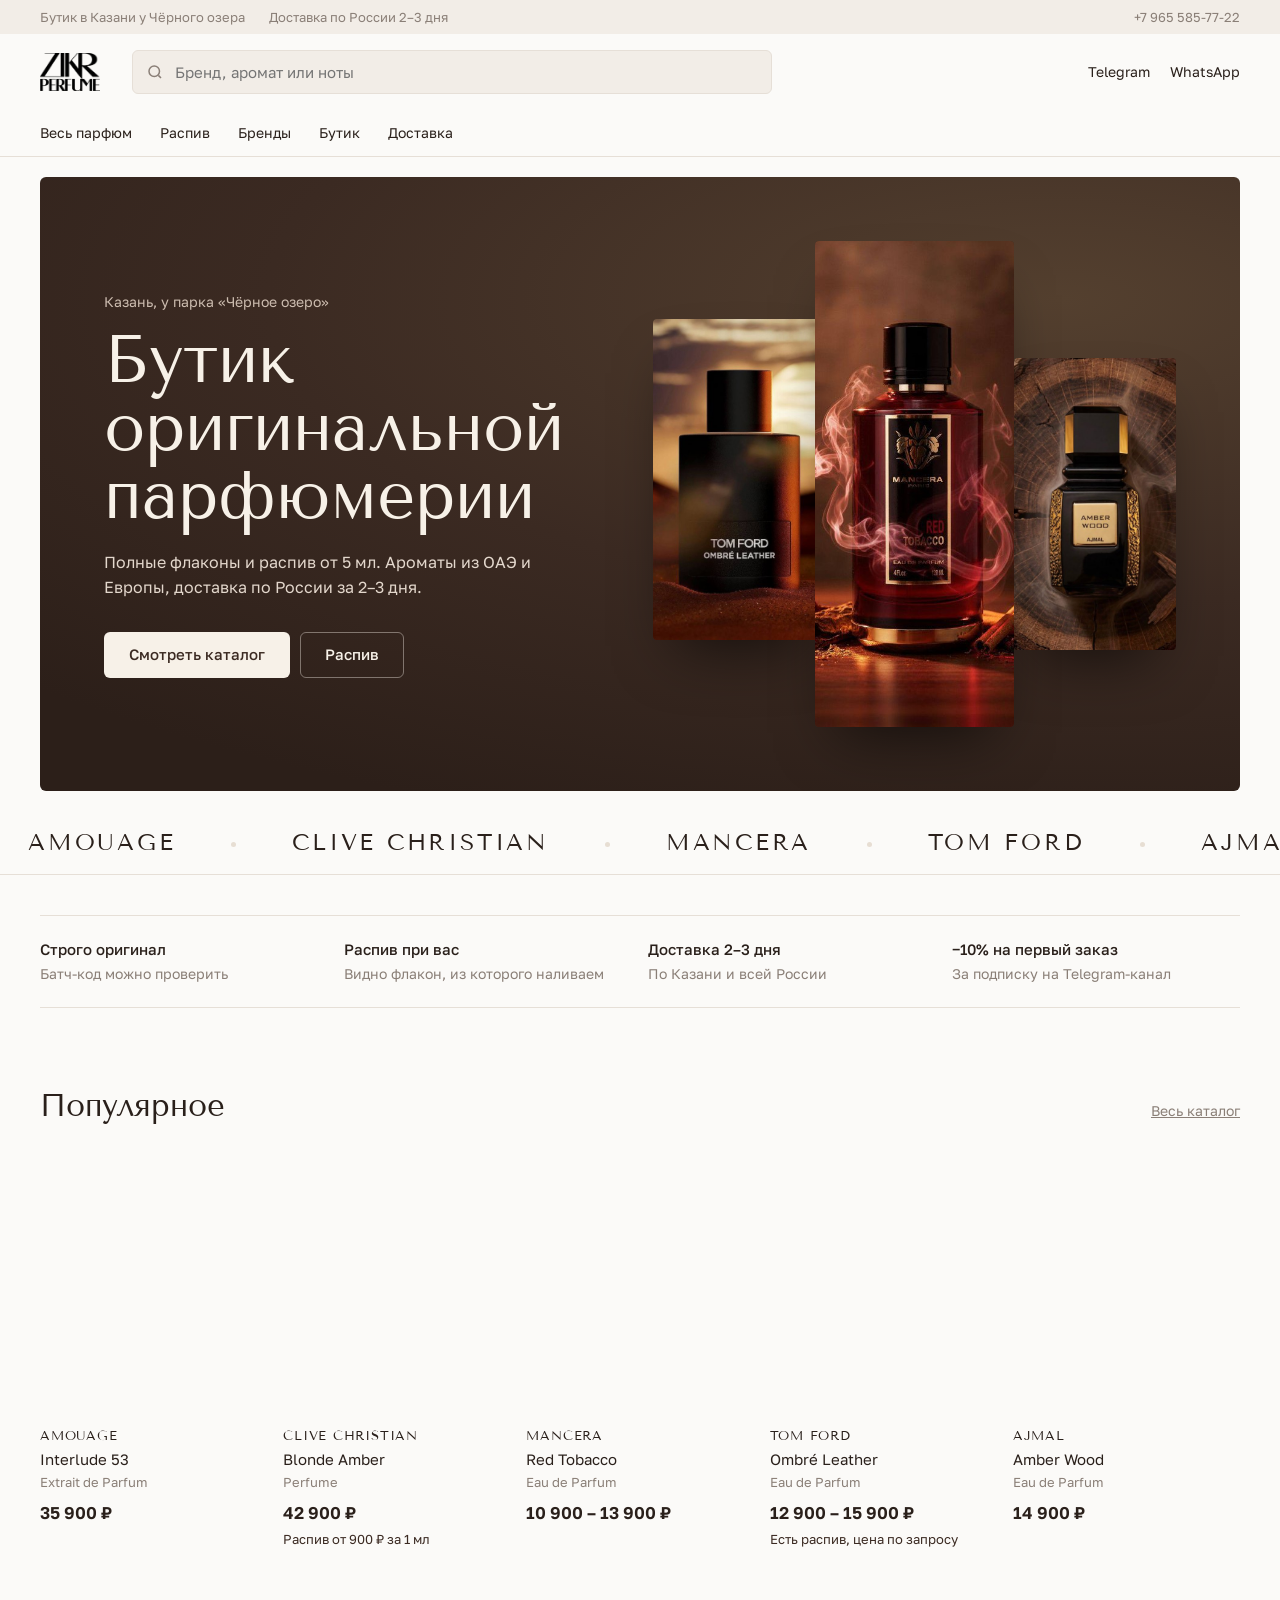
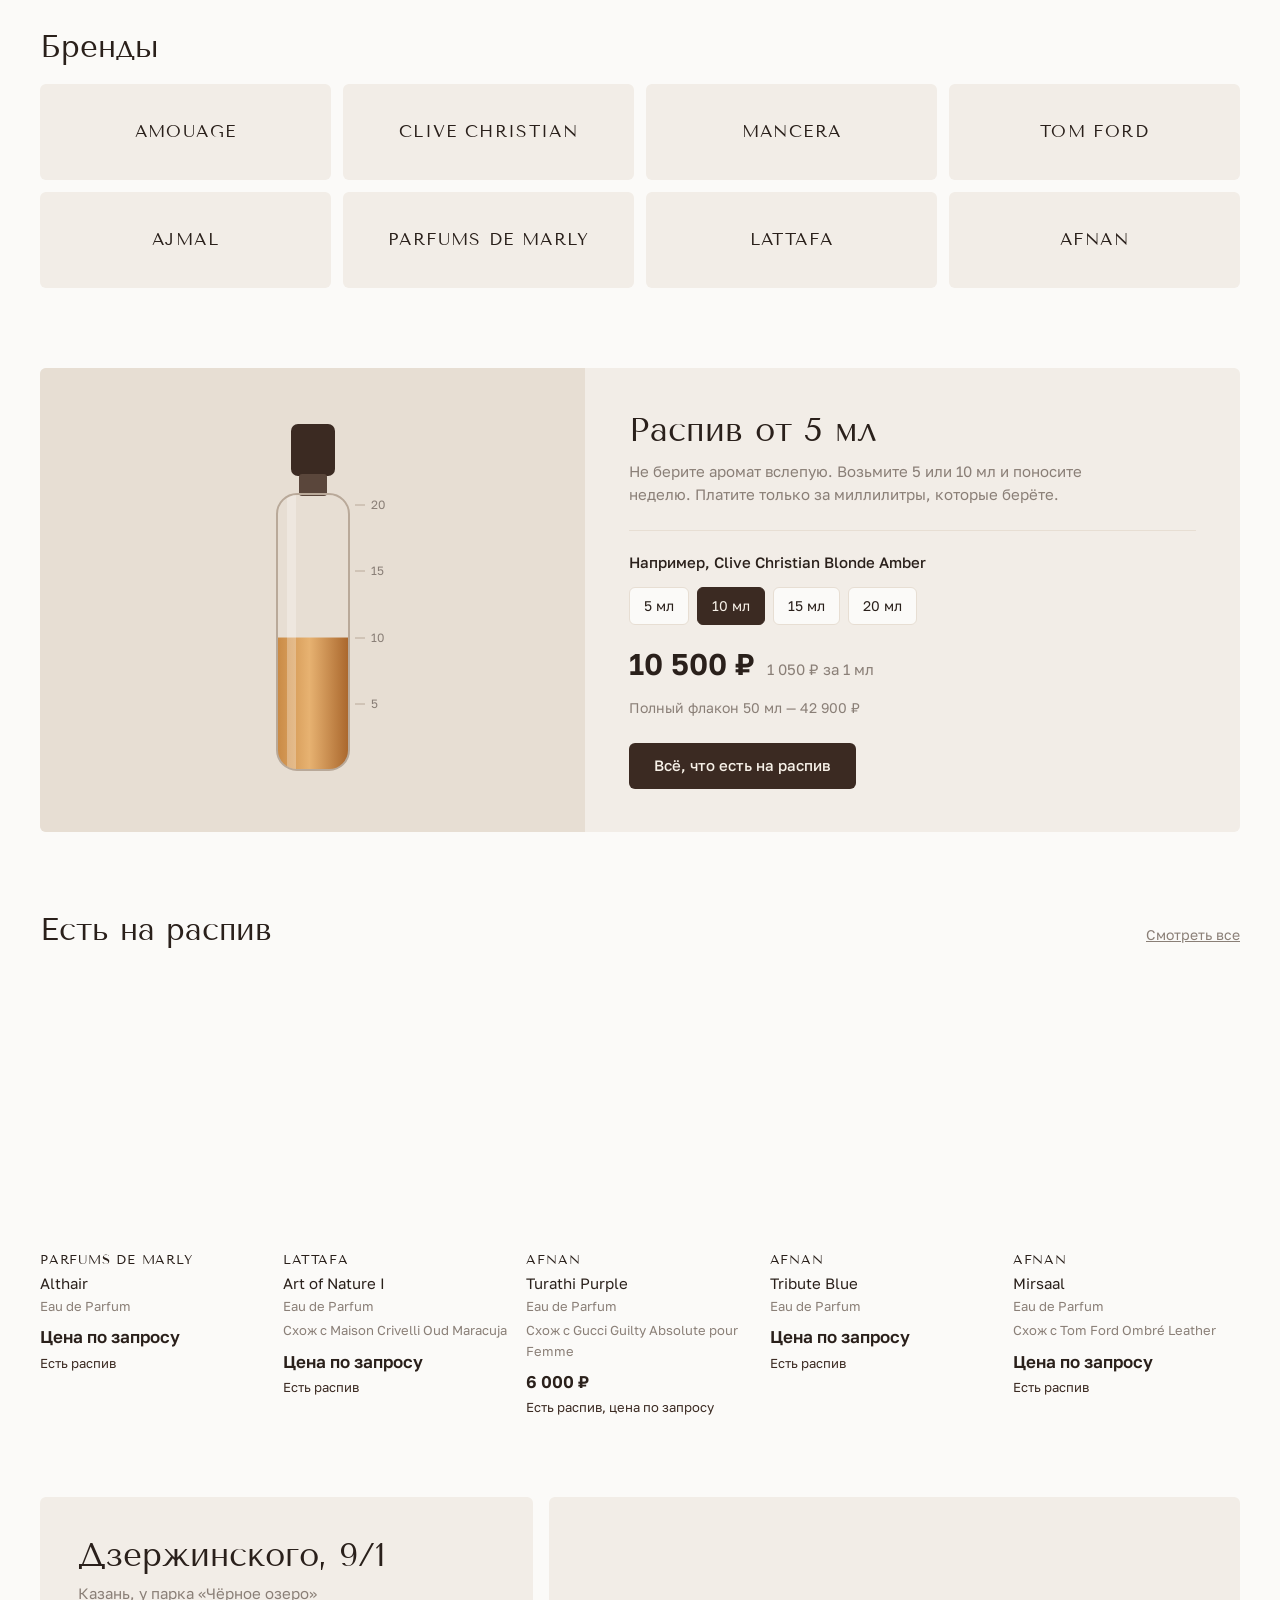
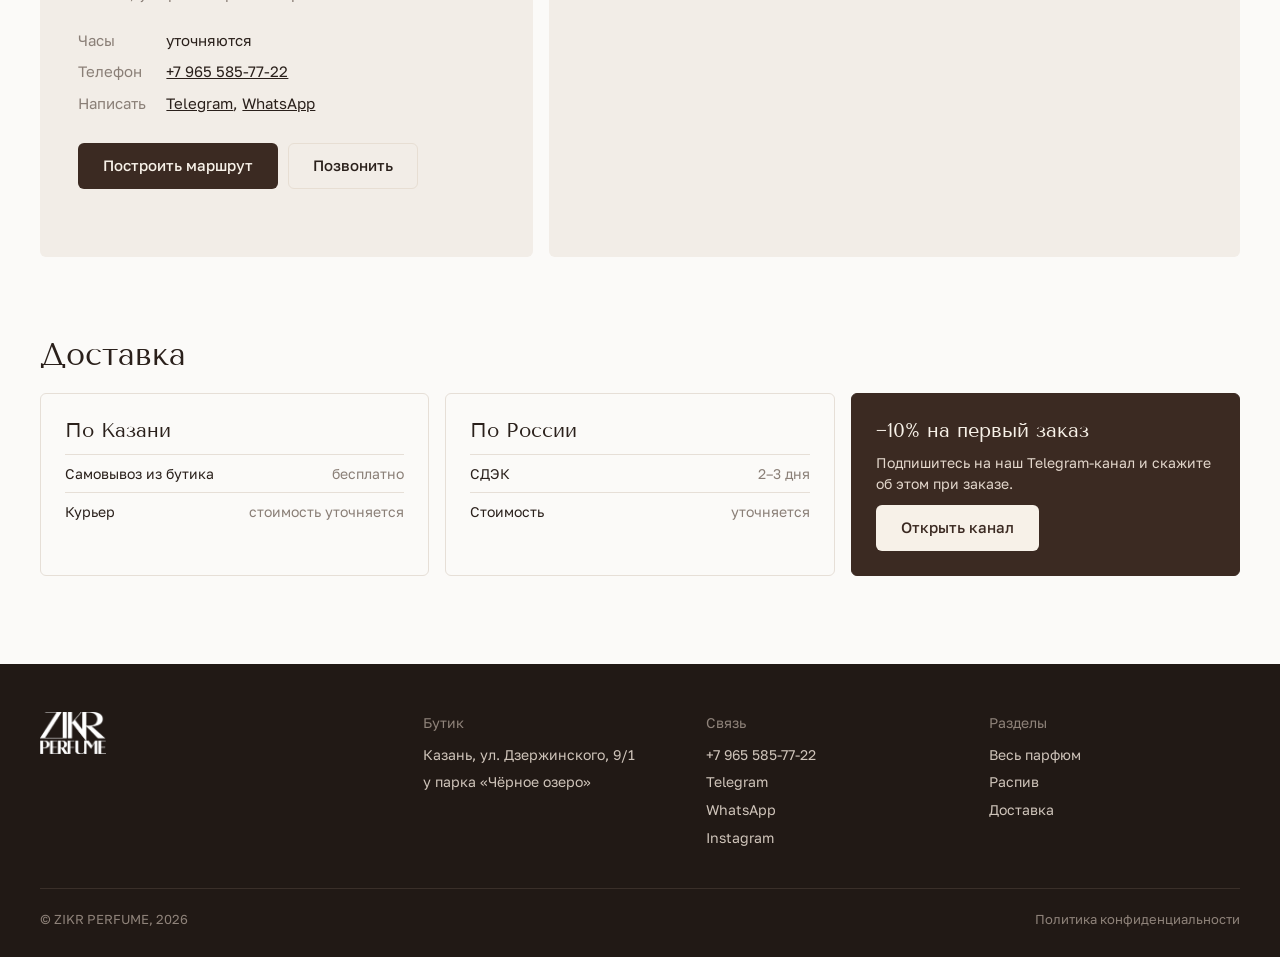
==== commit 82dee2c5: "Каталог: шапка с брендами, панель формата, силуэты флаконов вместо заглушек, быстрый просмотр объёмо" ====
--- a/index.html
+++ b/index.html
@@ -24,7 +24,7 @@
 <div class="topbar">
   <div class="wrap">
     <div><span>Бутик в Казани у Чёрного озера</span><span>Доставка по России 2–3 дня</span></div>
-    <div><a href="tel:+79655857722">+7 965 585-77-22</a><a href="https://t.me/yuzeevv" target="_blank" rel="noopener">Telegram</a><a href="https://wa.me/79655857722" target="_blank" rel="noopener">WhatsApp</a></div>
+    <div><a href="tel:+79655857722">+7 965 585-77-22</a></div>
   </div>
 </div>
 
--- a/styles.css
+++ b/styles.css
@@ -136,9 +136,25 @@
 .card-price { font-size: 17px; font-weight: 600; margin-top: 8px; white-space: nowrap; }
 .card-decant { font-size: 13px; color: var(--wine); margin-top: 2px; }
 
-.ph { position: absolute; inset: 0; display: grid; place-content: center; text-align: center; gap: 6px; color: #B3A79C; }
-.ph b { font: 400 clamp(16px, 1.5vw, 20px)/1.2 var(--serif); letter-spacing: .06em; text-transform: uppercase; padding: 0 12px; }
-.ph span { font-size: 12px; }
+.ph {
+  position: absolute; inset: 0; display: flex; flex-direction: column; align-items: center; justify-content: center; gap: 4px;
+  background: radial-gradient(80% 60% at 50% 40%, #fff8 0%, transparent 70%), var(--tint, var(--sand)); color: #7E7168; text-align: center; padding: 16px;
+}
+.ph-bottle { width: 38%; max-width: 120px; fill: #CDBFB1; margin-bottom: 10px; }
+.ph b { font: 400 13px/1.3 var(--serif); letter-spacing: .1em; text-transform: uppercase; color: var(--ink); }
+.ph span { font: 400 clamp(15px, 1.3vw, 18px)/1.2 var(--serif); }
+
+/* быстрый просмотр объёмов при наведении */
+.card-quick {
+  position: absolute; left: 10px; right: 10px; bottom: 10px; display: flex; align-items: center; justify-content: space-between; gap: 8px;
+  padding: 8px 10px; border-radius: 4px; background: rgba(251, 250, 248, .95); font-size: 12px;
+  opacity: 0; transform: translateY(10px); transition: opacity .3s, transform .3s;
+}
+.card-vols { display: flex; flex-wrap: wrap; gap: 4px; }
+.card-vols i { font-style: normal; padding: 2px 6px; border: 1px solid var(--line); border-radius: 3px; }
+.card-more { font-weight: 500; white-space: nowrap; }
+.card:hover .card-quick, .card:focus-visible .card-quick { opacity: 1; transform: none; }
+@media (hover: none) { .card-quick { display: none; } }
 
 /* ---------- бренды ---------- */
 .brands { display: grid; grid-template-columns: repeat(4, 1fr); gap: 12px; }
@@ -206,27 +222,43 @@
 /* ---------- каталог ---------- */
 .crumbs { font-size: 13px; color: var(--mute); padding-top: 20px; }
 .crumbs a { text-decoration: none; }
-.cat-title { display: flex; align-items: baseline; gap: 12px; margin-top: 8px; }
-.cat-title h1 { font: 400 clamp(28px, 3vw, 40px)/1.1 var(--serif); }
-.cat-layout { display: grid; grid-template-columns: 240px 1fr; gap: 40px; margin-top: 28px; padding-bottom: 40px; }
-.filters { display: grid; gap: 24px; align-content: start; position: sticky; top: 140px; }
-.filter h3 { font-size: 14px; font-weight: 500; margin-bottom: 10px; }
-.filter label { display: flex; align-items: center; gap: 10px; padding: 5px 0; font-size: 14px; cursor: pointer; }
-.filter input { accent-color: var(--wine); width: 16px; height: 16px; }
-.filter .count { margin-left: auto; color: var(--mute); font-size: 13px; }
-.cat-top { display: flex; justify-content: space-between; align-items: center; gap: 12px; margin-bottom: 20px; font-size: 14px; color: var(--mute); }
+.cat-hero {
+  margin-top: 14px; padding: clamp(28px, 4vw, 52px); border-radius: var(--radius); color: var(--ivory);
+  background: radial-gradient(120% 120% at 90% 0%, #54402F 0%, var(--wine) 55%, #2C1F19 100%);
+  display: grid; gap: 28px;
+}
+.cat-hero h1 { font: 400 clamp(38px, 4.6vw, 64px)/1.02 var(--serif); }
+.cat-hero p { margin-top: 10px; color: #E3D7CC; }
+.pills { display: flex; flex-wrap: wrap; gap: 8px; }
+.pill {
+  display: inline-flex; align-items: center; gap: 8px; height: 38px; padding: 0 16px; border-radius: 999px; cursor: pointer;
+  border: 1px solid rgba(247, 241, 232, .3); background: transparent; color: var(--ivory);
+  font: 400 13px/1 var(--serif); letter-spacing: .08em; text-transform: uppercase; transition: background .25s, border-color .25s, color .25s;
+}
+.pill span { font: 400 12px var(--sans); letter-spacing: 0; opacity: .6; }
+.pill:hover { border-color: var(--ivory); }
+.pill[aria-pressed="true"] { background: var(--ivory); color: var(--wine); border-color: var(--ivory); }
+
+.toolbar {
+  position: sticky; top: 122px; z-index: 10; display: flex; align-items: center; gap: 16px; flex-wrap: wrap;
+  margin-top: 16px; padding: 12px 0; background: var(--bg); border-bottom: 1px solid var(--line);
+}
+.toolbar-count { color: var(--mute); font-size: 14px; margin-left: auto; }
+.seg { display: inline-flex; padding: 4px; border-radius: var(--radius); background: var(--sand); }
+.seg button { height: 34px; padding: 0 16px; border: 0; border-radius: 4px; background: transparent; cursor: pointer; font-size: 14px; color: var(--mute); transition: background .25s, color .25s; }
+.seg button:hover { color: var(--ink); }
+.seg button[aria-pressed="true"] { background: var(--bg); color: var(--ink); box-shadow: 0 1px 3px rgba(42, 32, 27, .12); }
+.cat-grid { margin-top: 28px; padding-bottom: 24px; gap: 36px 20px; }
 .select {
   height: 38px; padding: 0 34px 0 12px; border-radius: var(--radius); border: 1px solid var(--line); background: var(--bg);
   font-size: 14px; cursor: pointer; appearance: none; color: var(--ink);
   background-image: linear-gradient(45deg, transparent 50%, currentColor 50%), linear-gradient(135deg, currentColor 50%, transparent 50%);
   background-position: right 16px top 16px, right 11px top 16px; background-size: 5px 5px; background-repeat: no-repeat;
 }
-.reset { background: none; border: 0; color: var(--wine); font-size: 14px; cursor: pointer; text-align: left; padding: 0; }
 .empty { padding: 48px 0; max-width: 30em; }
 .empty h2 { font: 400 26px/1.2 var(--serif); }
 .empty p { margin-top: 8px; color: var(--mute); }
 .empty .btn { margin-top: 20px; }
-.filters-toggle { display: none; }
 
 /* ---------- карточка аромата ---------- */
 .modal {
@@ -267,14 +299,19 @@
 @media (max-width: 1180px) {
   .grid { grid-template-columns: repeat(4, 1fr); }
   .grid--4 { grid-template-columns: repeat(3, 1fr); }
-  .header-links { display: none; }
 }
 @media (max-width: 900px) {
   .topbar .wrap > div:last-child, .topbar .wrap > div:first-child span + span { display: none; }
+  .header-links { display: none; }
   .header-main { gap: 16px; height: 64px; }
   .logo img { height: 32px; }
   .nav { overflow-x: auto; gap: 22px; white-space: nowrap; scrollbar-width: none; }
   .hero, .decant-panel, .place, .info-row { grid-template-columns: 1fr; }
+  .toolbar { position: static; gap: 10px; }
+  .toolbar-count { display: none; }
+  .seg { flex: 1; } .seg button { flex: 1; padding: 0 8px; }
+  .pills { flex-wrap: nowrap; overflow-x: auto; margin: 0 -4px; padding: 0 4px; scrollbar-width: none; }
+  .pill { flex: none; }
   .showcase { height: min(112vw, 460px); }
   .vial-stage { min-height: 0; padding: 28px; }
   .vial { width: 120px; }
@@ -282,10 +319,6 @@
   .grid, .grid--4 { grid-template-columns: repeat(2, 1fr); gap: 24px 12px; }
   .brands { grid-template-columns: repeat(2, 1fr); }
   .footer-grid { grid-template-columns: 1fr 1fr; }
-  .cat-layout { grid-template-columns: 1fr; gap: 16px; }
-  .filters { position: static; display: none; padding: 16px; background: var(--sand); border-radius: var(--radius); }
-  .filters.is-open { display: grid; }
-  .filters-toggle { display: inline-flex; }
   .modal { width: 100%; max-width: 100%; height: 100%; max-height: 100%; margin: 0; inset: 0; border-radius: 0; }
   .modal-inner { grid-template-columns: 1fr; height: 100%; overflow-y: auto; }
   .modal-img { width: 100%; min-height: 0; height: min(100vw, 480px); }
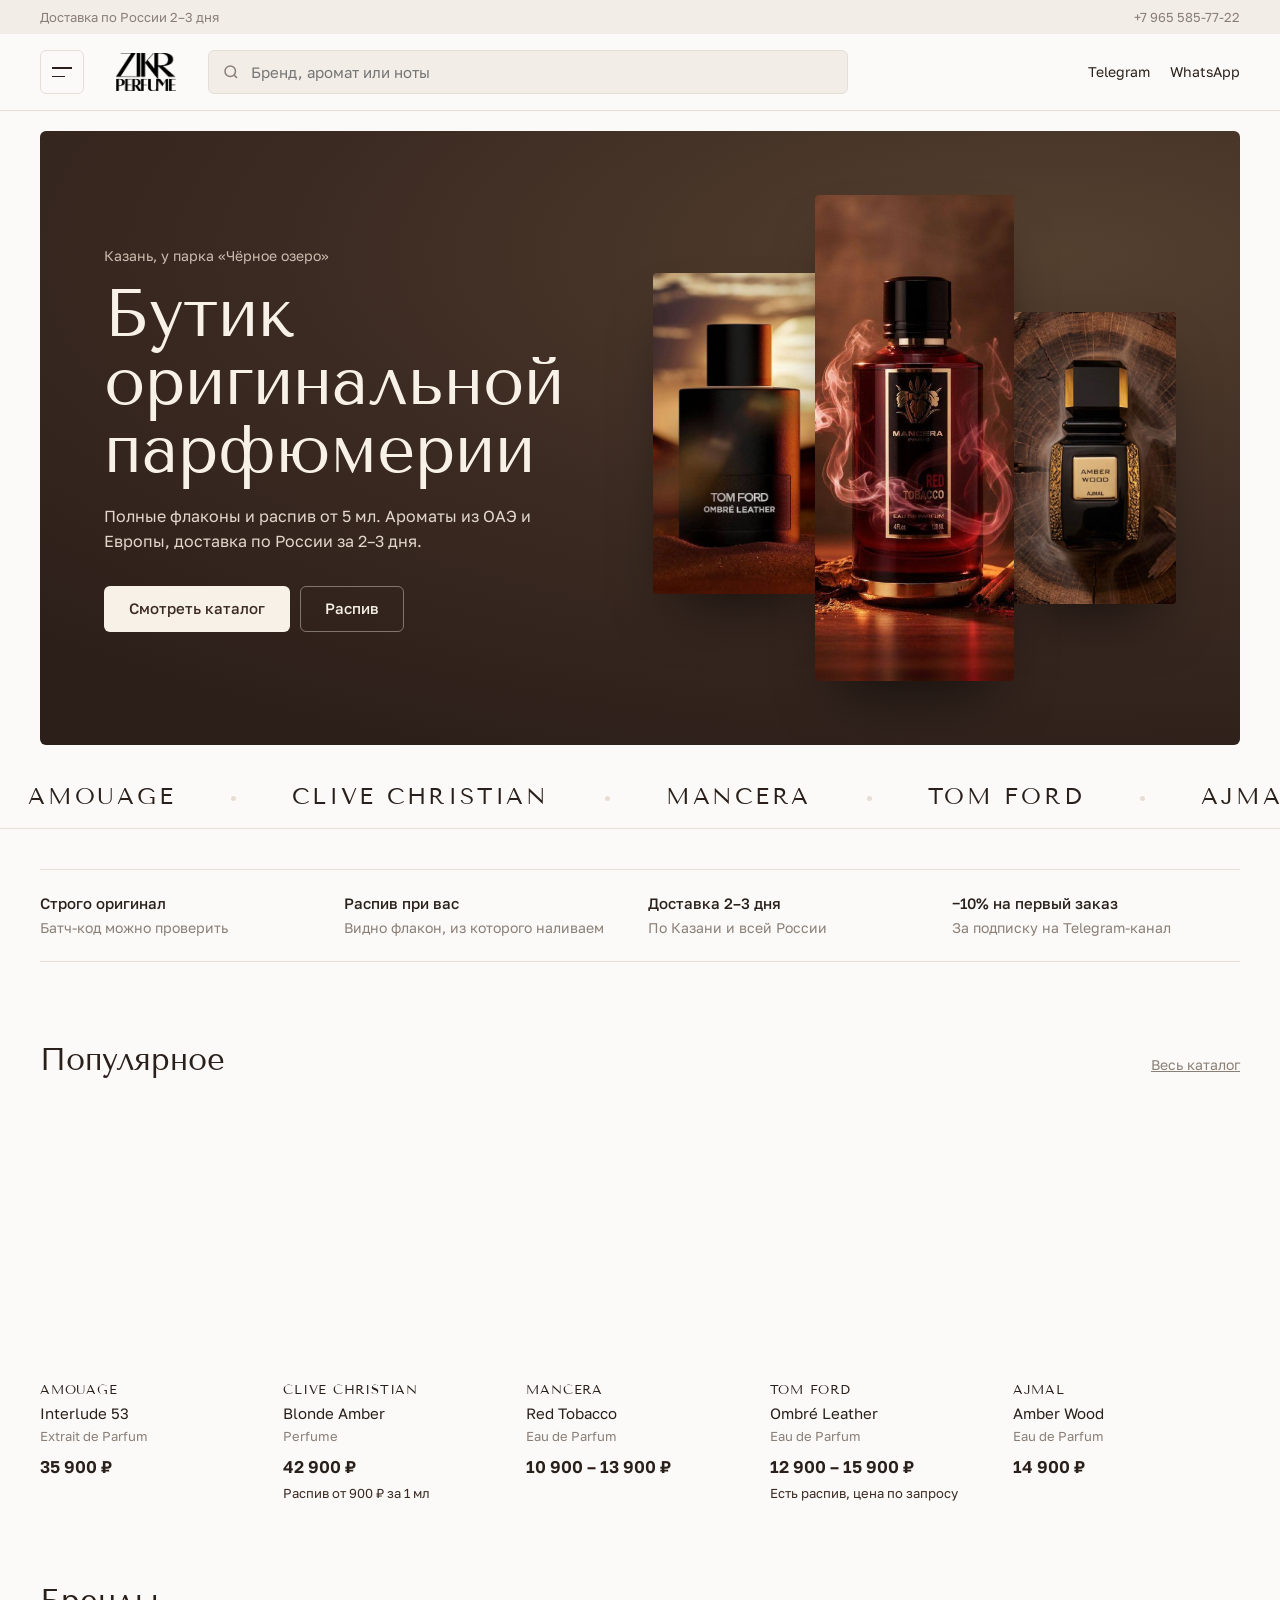
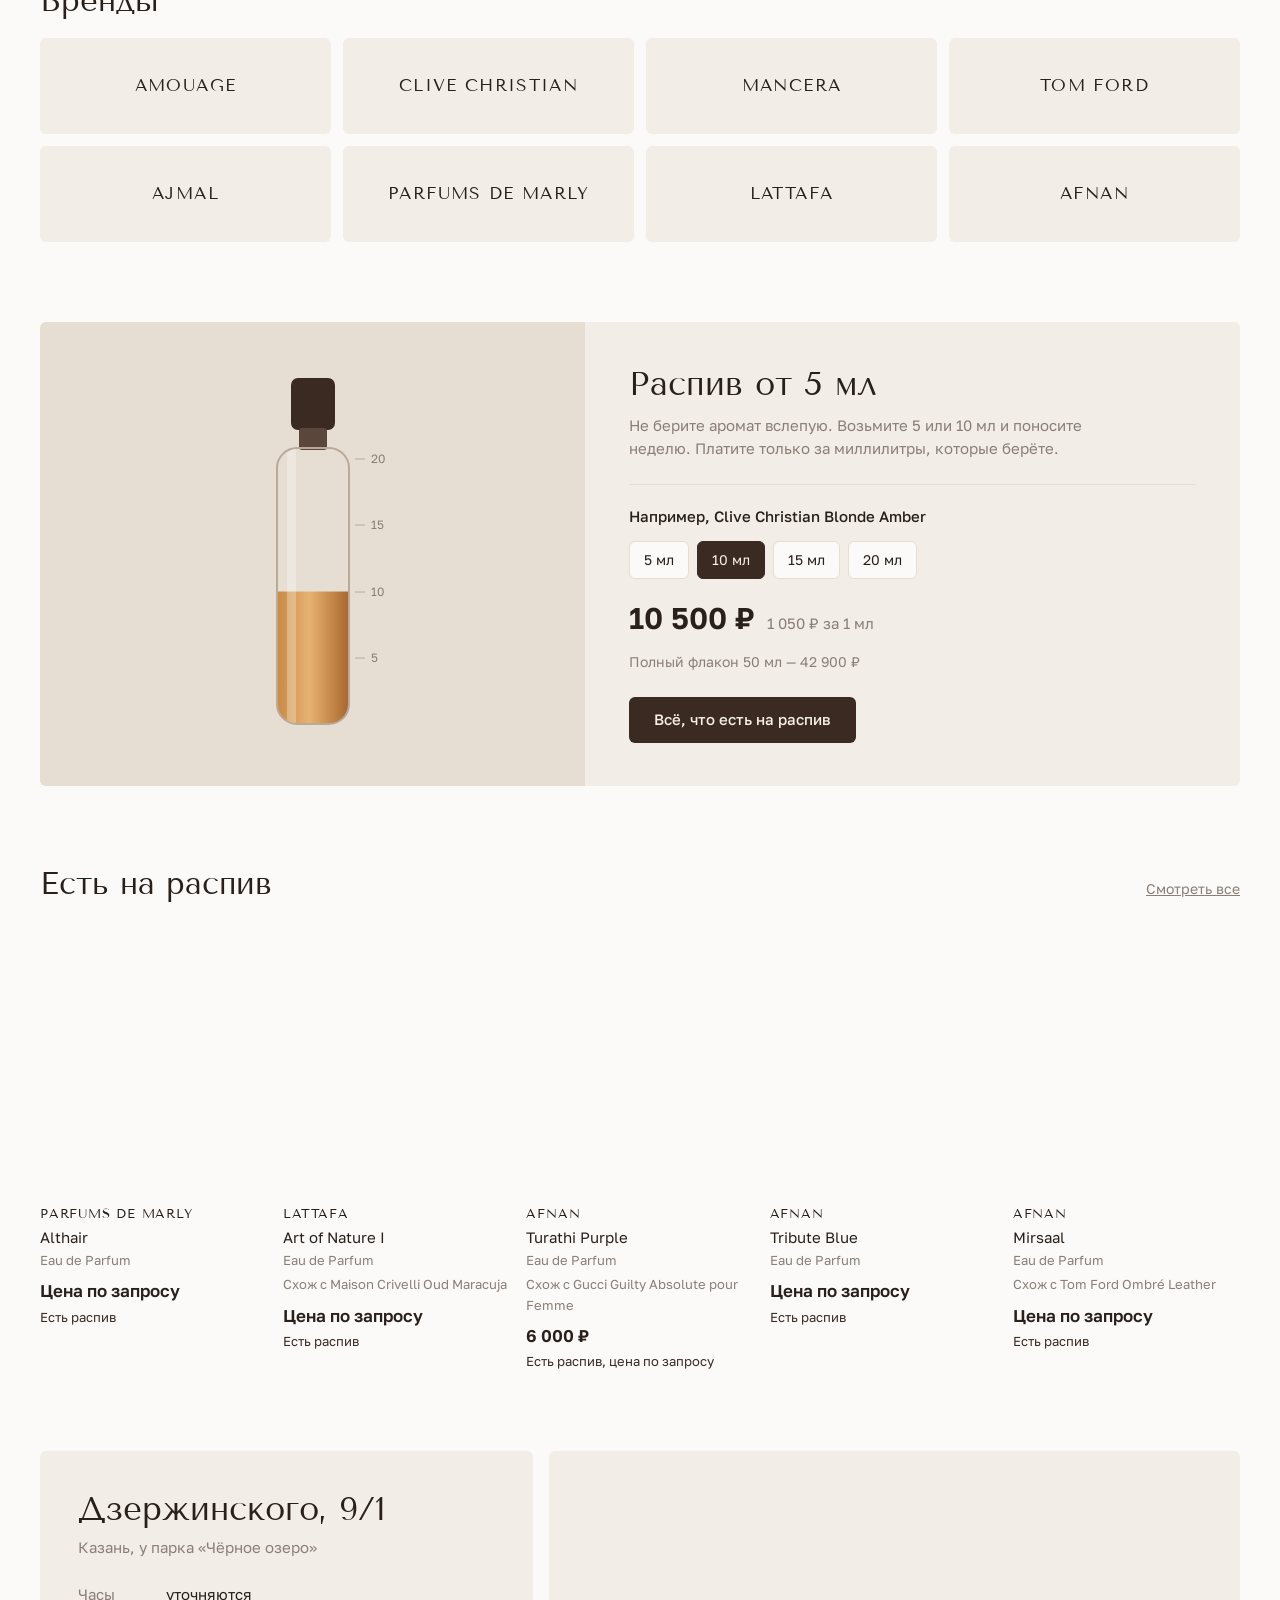
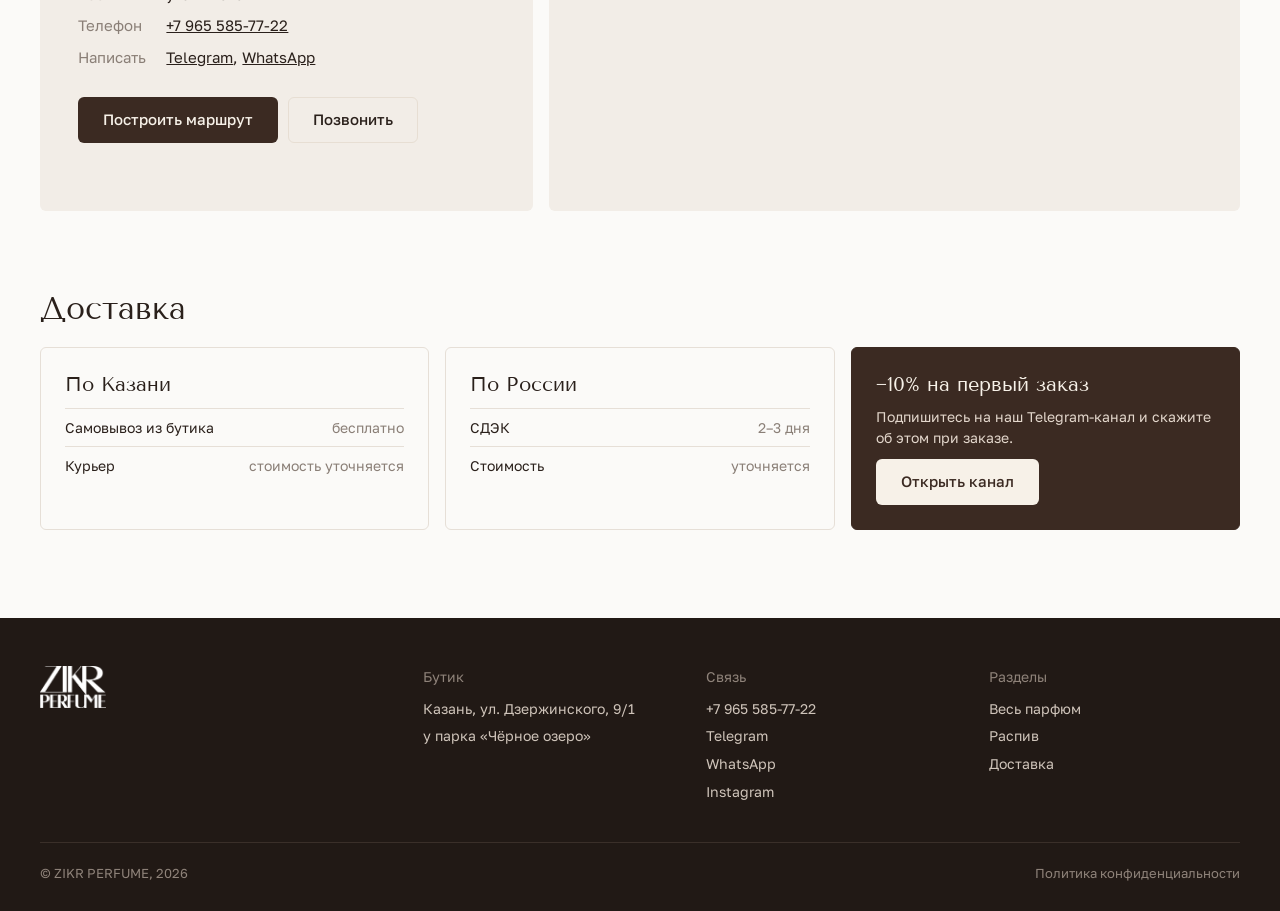
==== commit 04c9a701: "Бургер-меню с раскрытием кругом и анимацией пунктов; убрана строка про бутик сверху Co-Authored-By: " ====
--- a/index.html
+++ b/index.html
@@ -23,13 +23,14 @@
 
 <div class="topbar">
   <div class="wrap">
-    <div><span>Бутик в Казани у Чёрного озера</span><span>Доставка по России 2–3 дня</span></div>
+    <div><span>Доставка по России 2–3 дня</span></div>
     <div><a href="tel:+79655857722">+7 965 585-77-22</a></div>
   </div>
 </div>
 
 <header class="header">
   <div class="wrap header-main">
+    <button class="burger" type="button" aria-label="Открыть меню" aria-expanded="false" aria-controls="menu"><span></span><span></span></button>
     <a class="logo" href="index.html"><img src="img/logo-black.png" alt="ZIKR PERFUME"></a>
     <form class="search-form" action="catalog.html" role="search">
       <svg viewBox="0 0 24 24" fill="none" stroke="currentColor" stroke-width="2" aria-hidden="true"><circle cx="11" cy="11" r="7"/><path d="m20 20-3.5-3.5"/></svg>
@@ -38,15 +39,6 @@
     <nav class="header-links" aria-label="Связь">
       <a href="https://t.me/yuzeevv" target="_blank" rel="noopener">Telegram</a>
       <a href="https://wa.me/79655857722" target="_blank" rel="noopener">WhatsApp</a>
-    </nav>
-  </div>
-  <div class="wrap">
-    <nav class="nav" aria-label="Разделы">
-      <a href="catalog.html">Весь парфюм</a>
-      <a href="catalog.html?f=decant">Распив</a>
-      <a href="#brands-block">Бренды</a>
-      <a href="#boutique">Бутик</a>
-      <a href="#delivery">Доставка</a>
     </nav>
   </div>
 </header>
@@ -66,15 +58,15 @@
       <div class="showcase" aria-label="Сейчас в бутике">
         <button class="show-item s1" type="button" data-open="ombre-leather" data-depth="14">
           <img src="img/ombre-leather.jpg" alt="Tom Ford Ombré Leather">
-          <span class="show-tag"><b>Tom Ford</b>Ombré Leather<em>от 12 900 ₽</em></span>
+          <span class="show-tag"><b>Tom Ford</b>Ombré Leather</span>
         </button>
         <button class="show-item s2" type="button" data-open="red-tobacco" data-depth="24">
           <img src="img/red-tobacco.jpg" alt="Mancera Red Tobacco">
-          <span class="show-tag"><b>Mancera</b>Red Tobacco<em>от 10 900 ₽</em></span>
+          <span class="show-tag"><b>Mancera</b>Red Tobacco</span>
         </button>
         <button class="show-item s3" type="button" data-open="amber-wood" data-depth="10">
           <img src="img/amber-wood.jpg" alt="Ajmal Amber Wood">
-          <span class="show-tag"><b>Ajmal</b>Amber Wood<em>14 900 ₽</em></span>
+          <span class="show-tag"><b>Ajmal</b>Amber Wood</span>
         </button>
       </div>
     </section>
@@ -231,6 +223,39 @@
   <div class="modal-inner"></div>
 </dialog>
 
+<div class="menu" id="menu" aria-hidden="true">
+  <div class="wrap menu-top">
+    <a class="logo" href="index.html"><img src="img/logo-white.png" alt="ZIKR PERFUME"></a>
+    <button class="menu-close" type="button" aria-label="Закрыть меню">Закрыть</button>
+  </div>
+  <div class="wrap menu-body">
+    <nav class="menu-links" aria-label="Разделы">
+      <a href="catalog.html"><span>Весь парфюм</span><small>14 ароматов</small></a>
+      <a href="catalog.html?f=decant"><span>Распив</span><small>от 5 мл</small></a>
+      <a href="#brands-block"><span>Бренды</span><small>8 домов</small></a>
+      <a href="#boutique"><span>Бутик</span><small>Дзержинского, 9/1</small></a>
+      <a href="#delivery"><span>Доставка</span><small>2–3 дня по России</small></a>
+    </nav>
+    <div class="menu-side">
+      <div class="menu-col">
+        <h3>Бренды</h3>
+        <div class="menu-brands" id="menu-brands"></div>
+      </div>
+      <div class="menu-col">
+        <h3>Связь</h3>
+        <a href="tel:+79655857722">+7 965 585-77-22</a>
+        <a href="https://t.me/yuzeevv" target="_blank" rel="noopener">Telegram</a>
+        <a href="https://wa.me/79655857722" target="_blank" rel="noopener">WhatsApp</a>
+        <a href="https://www.instagram.com/zikr.perfume/" target="_blank" rel="noopener">Instagram</a>
+      </div>
+      <div class="menu-col">
+        <h3>Бутик</h3>
+        <p>Казань, ул. Дзержинского, 9/1<br>у парка «Чёрное озеро»</p>
+      </div>
+    </div>
+  </div>
+</div>
+
 <script src="data.js"></script>
 <script src="app.js"></script>
 </body>
--- a/styles.css
+++ b/styles.css
@@ -63,10 +63,6 @@
 .header-links { display: flex; gap: 20px; margin-left: auto; font-size: 14px; }
 .header-links a { text-decoration: none; }
 .header-links a:hover { color: var(--wine); }
-.nav { display: flex; gap: 28px; height: 46px; align-items: center; font-size: 14px; }
-.nav a { text-decoration: none; }
-.nav a:hover, .nav a[aria-current] { color: var(--wine); }
-.nav a[aria-current] { font-weight: 500; }
 
 /* ---------- блоки главной ---------- */
 .block { padding-top: 40px; padding-bottom: 40px; }
@@ -100,14 +96,13 @@
 .s2 { left: 31%; top: 0; width: 38%; height: 100%; z-index: 2; }
 .s3 { right: 0; top: 24%; width: 31%; height: 60%; }
 .show-tag {
-  position: absolute; left: 10px; right: 10px; bottom: 10px; padding: 9px 11px; border-radius: 4px;
-  background: rgba(251, 250, 248, .94); color: var(--ink); text-align: left; font-size: 13px; line-height: 1.35;
+  position: absolute; left: 8px; bottom: 8px; padding: 5px 9px; border-radius: 3px; max-width: calc(100% - 16px);
+  background: rgba(251, 250, 248, .9); color: var(--ink); text-align: left; font-size: 11px; line-height: 1.3;
   opacity: 0; transform: translateY(8px); transition: opacity .35s, transform .35s;
 }
-.show-tag b { display: block; font: 400 11px/1.3 var(--serif); letter-spacing: .08em; text-transform: uppercase; }
-.show-tag em { display: block; font-style: normal; font-weight: 600; margin-top: 2px; }
+.show-tag b { display: block; font: 400 10px/1.3 var(--serif); letter-spacing: .08em; text-transform: uppercase; }
 .show-item:hover .show-tag, .show-item:focus-visible .show-tag { opacity: 1; transform: none; }
-@media (hover: none) { .show-tag { opacity: 1; transform: none; } }
+@media (hover: none) { .show-tag { display: none; } }
 
 /* лента брендов */
 .brand-ticker { overflow: hidden; border-bottom: 1px solid var(--line); margin-top: 20px; }
@@ -240,7 +235,7 @@
 .pill[aria-pressed="true"] { background: var(--ivory); color: var(--wine); border-color: var(--ivory); }
 
 .toolbar {
-  position: sticky; top: 122px; z-index: 10; display: flex; align-items: center; gap: 16px; flex-wrap: wrap;
+  position: sticky; top: 76px; z-index: 10; display: flex; align-items: center; gap: 16px; flex-wrap: wrap;
   margin-top: 16px; padding: 12px 0; background: var(--bg); border-bottom: 1px solid var(--line);
 }
 .toolbar-count { color: var(--mute); font-size: 14px; margin-left: auto; }
@@ -305,7 +300,6 @@
   .header-links { display: none; }
   .header-main { gap: 16px; height: 64px; }
   .logo img { height: 32px; }
-  .nav { overflow-x: auto; gap: 22px; white-space: nowrap; scrollbar-width: none; }
   .hero, .decant-panel, .place, .info-row { grid-template-columns: 1fr; }
   .toolbar { position: static; gap: 10px; }
   .toolbar-count { display: none; }
@@ -339,7 +333,7 @@
 }
 
 /* ---------- плавность ---------- */
-html { scroll-behavior: smooth; scroll-padding-top: 130px; }
+html { scroll-behavior: smooth; scroll-padding-top: 96px; }
 .js-anim .reveal { opacity: 0; transform: translateY(18px); }
 .js-anim .reveal.is-in {
   opacity: 1; transform: none;
@@ -365,6 +359,57 @@
   .modal[open], .modal[open]::backdrop, .m-price, .decant-price { animation: none; }
   .card-img img, .show-item, .show-item img, .vial-liquid { transition: none; }
   .brand-track { animation: none; }
+}
+
+/* ---------- бургер и меню ---------- */
+.burger {
+  width: 44px; height: 44px; flex: none; display: grid; place-content: center; gap: 7px;
+  border: 1px solid var(--line); border-radius: var(--radius); background: var(--bg); cursor: pointer; transition: border-color .25s;
+}
+.burger span { display: block; width: 20px; height: 1.5px; background: var(--ink); transition: width .3s cubic-bezier(.2, .7, .2, 1); }
+.burger span + span { width: 13px; }
+.burger:hover { border-color: var(--ink); }
+.burger:hover span + span { width: 20px; }
+
+.menu {
+  position: fixed; inset: 0; z-index: 60; overflow-y: auto; color: var(--ivory);
+  background: radial-gradient(120% 100% at 90% 0%, #54402F 0%, var(--wine) 50%, #241A15 100%);
+  clip-path: circle(0px at var(--mx, 40px) var(--my, 40px)); visibility: hidden;
+  transition: clip-path .75s cubic-bezier(.7, 0, .2, 1), visibility 0s linear .75s;
+}
+.menu.is-open { clip-path: circle(150vmax at var(--mx, 40px) var(--my, 40px)); visibility: visible; transition: clip-path .8s cubic-bezier(.7, 0, .2, 1), visibility 0s; }
+.menu-top { display: flex; justify-content: space-between; align-items: center; height: 76px; }
+.menu-top .logo img { height: 38px; }
+.menu-close {
+  height: 40px; padding: 0 18px; border-radius: 999px; border: 1px solid rgba(247, 241, 232, .3); background: transparent;
+  color: var(--ivory); cursor: pointer; font-size: 14px; transition: border-color .25s, background .25s;
+}
+.menu-close:hover { border-color: var(--ivory); background: rgba(247, 241, 232, .08); }
+.menu-body { display: grid; grid-template-columns: 1.3fr 1fr; gap: clamp(32px, 6vw, 96px); padding-top: clamp(24px, 6vh, 72px); padding-bottom: 48px; }
+.menu-links { display: grid; }
+.menu-links a {
+  display: flex; align-items: baseline; justify-content: space-between; gap: 24px; padding: clamp(10px, 1.6vh, 18px) 0;
+  border-bottom: 1px solid rgba(247, 241, 232, .14); text-decoration: none;
+  opacity: 0; transform: translateY(28px); transition: opacity .5s, transform .6s cubic-bezier(.2, .7, .2, 1);
+}
+.menu-links span { font: 400 clamp(34px, 4.6vw, 64px)/1.05 var(--serif); transition: transform .4s cubic-bezier(.2, .7, .2, 1), color .3s; }
+.menu-links small { font-size: 14px; color: #CDBDB0; white-space: nowrap; }
+.menu-links a:hover span, .menu-links a[aria-current] span { transform: translateX(10px); color: #fff; }
+.menu-side { display: grid; gap: 36px; align-content: start; padding-top: 12px; opacity: 0; transform: translateY(20px); transition: opacity .5s, transform .6s cubic-bezier(.2, .7, .2, 1); }
+.menu-col h3 { font-size: 13px; font-weight: 400; color: #A8988C; margin-bottom: 12px; }
+.menu-col a, .menu-col p { display: block; text-decoration: none; padding: 3px 0; color: #EDE3D9; }
+.menu-col a:hover { color: #fff; }
+.menu-brands { display: grid; grid-template-columns: 1fr 1fr; gap: 2px 20px; }
+.menu-brands a { font: 400 13px/1.6 var(--serif); letter-spacing: .08em; text-transform: uppercase; }
+.menu.is-open .menu-links a, .menu.is-open .menu-side { opacity: 1; transform: none; transition-delay: calc(.25s + var(--i, 0) * .06s); }
+@media (max-width: 900px) {
+  .menu-body { grid-template-columns: 1fr; }
+  .menu-top { height: 64px; }
+  .burger { width: 40px; height: 40px; }
+}
+@media (prefers-reduced-motion: reduce) {
+  .menu, .menu.is-open { transition: none; }
+  .menu-links a, .menu-side { transition: none; opacity: 1; transform: none; }
 }
 
 /* ---------- интро ---------- */
